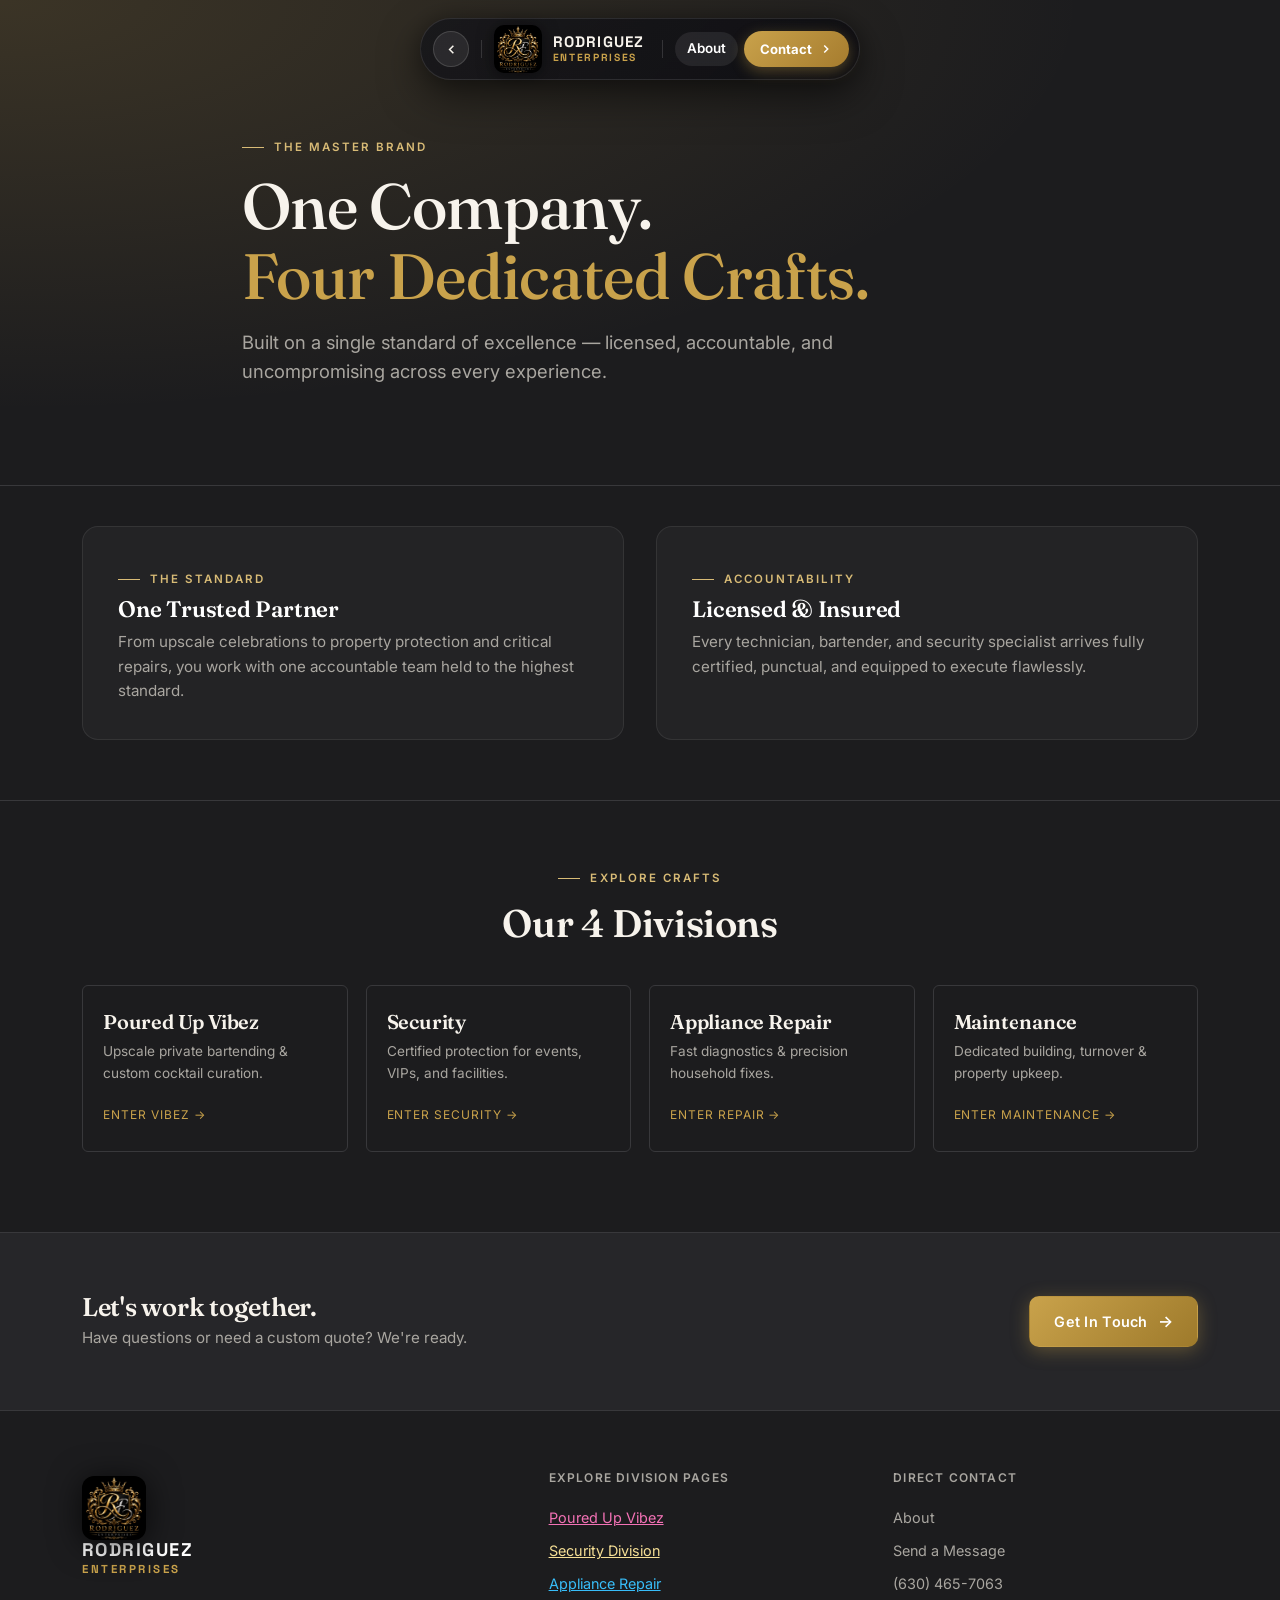
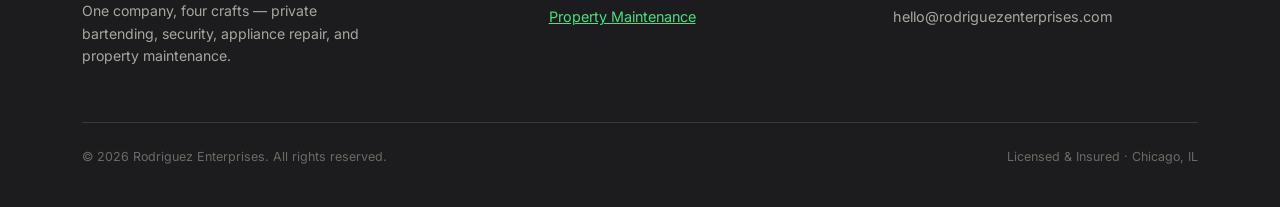
==== about.html @ 340e3b4e "Update Poured Up Vibez packages & add-ons, unify page flow, add Se Habla Español bilingual badges ac" ====
<!DOCTYPE html>
<html lang="en">
<head>
<meta charset="UTF-8">
<meta name="viewport" content="width=device-width, initial-scale=1.0">
<title>About Rodriguez Enterprises — Chicago, IL</title>
<meta name="description" content="Discover the story behind Rodriguez Enterprises. Four specialized craft divisions delivering premier bartending, event security, appliance repair, and building maintenance.">
<meta name="theme-color" content="#080a0e">
<meta name="robots" content="index, follow, max-image-preview:large, max-snippet:-1, max-video-preview:-1">
<link rel="canonical" href="https://rodriguezenterprises.com/about.html">

<!-- Local SEO Geo Meta Tags -->
<meta name="geo.region" content="US-IL">
<meta name="geo.placename" content="Chicago">
<meta name="geo.position" content="41.8781;-87.6298">
<meta name="ICBM" content="41.8781, -87.6298">

<!-- Favicons & Apple Touch Icons -->
<link rel="icon" type="image/x-icon" href="favicon.ico">
<link rel="icon" type="image/png" sizes="32x32" href="photos/favicon-32x32.png">
<link rel="icon" type="image/png" sizes="16x16" href="photos/favicon-16x16.png">
<link rel="apple-touch-icon" sizes="180x180" href="apple-touch-icon.png">
<link rel="manifest" href="site.webmanifest">

<!-- Open Graph / Facebook / iMessage -->
<meta property="og:type" content="website">
<meta property="og:url" content="https://rodriguezenterprises.com/about.html">
<meta property="og:site_name" content="Rodriguez Enterprises">
<meta property="og:locale" content="en_US">
<meta property="og:title" content="About Rodriguez Enterprises — Four Dedicated Crafts">
<meta property="og:description" content="Learn about our four specialized service divisions: Private Bartending, Event Security, Appliance Repair, and Property Maintenance across Chicago.">
<meta property="og:image" content="https://rodriguezenterprises.com/photos/og-rodriguez-enterprises.jpg">
<meta property="og:image:secure_url" content="https://rodriguezenterprises.com/photos/og-rodriguez-enterprises.jpg">
<meta property="og:image:type" content="image/jpeg">
<meta property="og:image:width" content="1200">
<meta property="og:image:height" content="630">
<meta property="og:image:alt" content="About Rodriguez Enterprises — Four Dedicated Crafts">

<!-- Twitter / X -->
<meta name="twitter:card" content="summary_large_image">
<meta name="twitter:url" content="https://rodriguezenterprises.com/about.html">
<meta name="twitter:title" content="About Rodriguez Enterprises — Four Dedicated Crafts">
<meta name="twitter:description" content="Learn about our four specialized service divisions: Private Bartending, Security, Appliance Repair, and Property Maintenance.">
<meta name="twitter:image" content="https://rodriguezenterprises.com/photos/og-rodriguez-enterprises.jpg">
<meta name="twitter:image:alt" content="About Rodriguez Enterprises Preview">

<!-- Structured Data (JSON-LD) for About Page -->
<script type="application/ld+json">
{
  "@context": "https://schema.org",
  "@type": "AboutPage",
  "@id": "https://rodriguezenterprises.com/about.html#webpage",
  "url": "https://rodriguezenterprises.com/about.html",
  "name": "About Rodriguez Enterprises",
  "description": "Learn about the mission, values, and specialized divisions of Rodriguez Enterprises in Chicago.",
  "mainEntity": {
    "@type": "LocalBusiness",
    "name": "Rodriguez Enterprises",
    "url": "https://rodriguezenterprises.com/",
    "logo": "https://rodriguezenterprises.com/photos/logo.PNG",
    "telephone": "+1-630-465-7063",
    "email": "hello@rodriguezenterprises.com",
    "address": {
      "@type": "PostalAddress",
      "addressLocality": "Chicago",
      "addressRegion": "IL",
      "addressCountry": "US"
    }
  }
}
</script>

<link rel="preconnect" href="https://fonts.googleapis.com">
<link rel="preconnect" href="https://fonts.gstatic.com" crossorigin>
<link href="https://fonts.googleapis.com/css2?family=Cinzel:wght@600;700&family=Fraunces:opsz,wght@9..144,400;9..144,500;9..144,600&family=Inter:wght@400;500;600;700&family=Manrope:wght@300;400;500;600;700;800&family=Oswald:wght@500;600&family=Outfit:wght@500;600;700&family=Satisfy&family=Space+Grotesk:wght@500;600;700&display=swap" rel="stylesheet">
<link rel="stylesheet" href="css/style.css">
</head>
<body>

<header class="site-header" id="main-header">
  <div class="header-dock">
    
    <!-- Sleek Back Button -->
    <a href="index.html" class="island-back-btn" title="Back to All Doors" aria-label="Back to Home">
      <svg width="15" height="15" viewBox="0 0 24 24" fill="none" stroke="currentColor" stroke-width="2.5"><polyline points="15 18 9 12 15 6"/></svg>
    </a>

    <span class="island-divider"></span>

    <!-- Brand Logo -->
    <a href="index.html" class="brand-logo" title="Rodriguez Enterprises">
      <img src="photos/logo.PNG" alt="Rodriguez Enterprises" class="brand-logo-img">
      <div class="brand-logo-text">
        <span class="brand-title">RODRIGUEZ</span>
        <span class="brand-subtitle">ENTERPRISES</span>
      </div>
    </a>

    <span class="island-divider"></span>

    <!-- Nav Links (Desktop) -->
    <nav class="nav-group">
      <a href="about.html" class="nav-link-item active">About</a>
      <!-- Primary Contact CTA Pill -->
      <a href="contact.html" class="btn-contact-nav">
        <span>Contact</span>
        <svg class="arrow-icon" width="14" height="14" viewBox="0 0 24 24" fill="none" stroke="currentColor" stroke-width="2.5"><polyline points="9 18 15 12 9 6"/></svg>
      </a>
    </nav>

  </div>

  <!-- Mobile Hamburger Toggle Bubble -->
  <button class="mobile-nav-toggle" id="mobile-nav-toggle" aria-label="Toggle navigation menu" aria-expanded="false">
    <svg width="20" height="20" viewBox="0 0 24 24" fill="none" stroke="currentColor" stroke-width="2.2" stroke-linecap="round" stroke-linejoin="round">
      <line x1="4" y1="7" x2="20" y2="7"></line>
      <line x1="4" y1="12" x2="20" y2="12"></line>
      <line x1="4" y1="17" x2="20" y2="17"></line>
    </svg>
  </button>
</header>

<!-- Mobile Drawer Backdrop Overlay -->
<div class="mobile-drawer-backdrop" id="mobile-drawer-backdrop" aria-hidden="true"></div>

<!-- Mobile Navigation Drawer -->
<div class="mobile-nav-drawer" id="mobile-nav-drawer" role="dialog" aria-modal="true" aria-label="Navigation Menu">
  <div class="mobile-drawer-header">
    <a href="index.html" class="brand-logo" title="Rodriguez Enterprises">
      <img src="photos/logo.PNG" alt="Rodriguez Enterprises" class="brand-logo-img">
      <div class="brand-logo-text">
        <span class="brand-title">RODRIGUEZ</span>
        <span class="brand-subtitle">ENTERPRISES</span>
      </div>
    </a>
    <button class="mobile-drawer-close" id="mobile-drawer-close" aria-label="Close menu">
      <svg width="20" height="20" viewBox="0 0 24 24" fill="none" stroke="currentColor" stroke-width="2.2" stroke-linecap="round" stroke-linejoin="round">
        <line x1="18" y1="6" x2="6" y2="18"></line>
        <line x1="6" y1="6" x2="18" y2="18"></line>
      </svg>
    </button>
  </div>

  <div>
    <div class="mobile-services-grid">
      <a href="poured-up-vibez.html" class="mobile-service-card vibez">
        <div class="service-card-icon">
          <svg width="20" height="20" viewBox="0 0 24 24" fill="none" stroke="currentColor" stroke-width="2" stroke-linecap="round" stroke-linejoin="round"><path d="M8 22h8M12 11v11M19 3l-7 8-7-8h14z"/></svg>
        </div>
        <span class="service-card-title">Poured Up Vibez</span>
        <svg class="service-card-arrow" width="14" height="14" viewBox="0 0 24 24" fill="none" stroke="currentColor" stroke-width="2.5"><polyline points="9 18 15 12 9 6"/></svg>
      </a>

      <a href="security.html" class="mobile-service-card security">
        <div class="service-card-icon">
          <svg width="20" height="20" viewBox="0 0 24 24" fill="none" stroke="currentColor" stroke-width="2" stroke-linecap="round" stroke-linejoin="round"><path d="M12 22s8-4 8-10V5l-8-3-8 3v7c0 6 8 10 8 10z"/></svg>
        </div>
        <span class="service-card-title">Security</span>
        <svg class="service-card-arrow" width="14" height="14" viewBox="0 0 24 24" fill="none" stroke="currentColor" stroke-width="2.5"><polyline points="9 18 15 12 9 6"/></svg>
      </a>

      <a href="appliance-repair.html" class="mobile-service-card repair">
        <div class="service-card-icon">
          <svg width="20" height="20" viewBox="0 0 24 24" fill="none" stroke="currentColor" stroke-width="2" stroke-linecap="round" stroke-linejoin="round"><path d="M14.7 6.3a1 1 0 0 0 0 1.4l1.6 1.6a1 1 0 0 0 1.4 0l3.77-3.77a6 6 0 0 1-7.94 7.94l-6.91 6.91a2.12 2.12 0 0 1-3-3l6.91-6.91a6 6 0 0 1 7.94-7.94l-3.76 3.76z"/></svg>
        </div>
        <span class="service-card-title">Appliance Repair</span>
        <svg class="service-card-arrow" width="14" height="14" viewBox="0 0 24 24" fill="none" stroke="currentColor" stroke-width="2.5"><polyline points="9 18 15 12 9 6"/></svg>
      </a>

      <a href="maintenance.html" class="mobile-service-card maint">
        <div class="service-card-icon">
          <svg width="20" height="20" viewBox="0 0 24 24" fill="none" stroke="currentColor" stroke-width="2" stroke-linecap="round" stroke-linejoin="round"><path d="M3 9l9-7 9 7v11a2 2 0 0 1-2 2H5a2 2 0 0 1-2-2z"/><polyline points="9 22 9 12 15 12 15 22"/></svg>
        </div>
        <span class="service-card-title">Maintenance</span>
        <svg class="service-card-arrow" width="14" height="14" viewBox="0 0 24 24" fill="none" stroke="currentColor" stroke-width="2.5"><polyline points="9 18 15 12 9 6"/></svg>
      </a>
    </div>
  </div>

  <div>
    <div class="mobile-nav-links">
      <a href="about.html" class="mobile-nav-item">
        <span>About Us</span>
        <svg width="14" height="14" viewBox="0 0 24 24" fill="none" stroke="currentColor" stroke-width="2.5"><polyline points="9 18 15 12 9 6"/></svg>
      </a>
      <a href="contact.html" class="mobile-nav-item btn-contact-drawer">
        <span>Contact &amp; Quotes</span>
        <svg width="14" height="14" viewBox="0 0 24 24" fill="none" stroke="currentColor" stroke-width="2.5"><polyline points="9 18 15 12 9 6"/></svg>
      </a>
    </div>
  </div>

  <div class="mobile-drawer-phone-card">
    <span class="drawer-phone-label">Direct Call / Dispatch</span>
    <a href="tel:+16304657063" class="drawer-phone-btn">
      <svg width="18" height="18" viewBox="0 0 24 24" fill="none" stroke="currentColor" stroke-width="2.2" stroke-linecap="round" stroke-linejoin="round"><path d="M22 16.92v3a2 2 0 0 1-2.18 2 19.79 19.79 0 0 1-8.63-3.07 19.5 19.5 0 0 1-6-6 19.79 19.79 0 0 1-3.07-8.67A2 2 0 0 1 4.11 2h3a2 2 0 0 1 2 1.72 12.84 12.84 0 0 0 .7 2.81 2 2 0 0 1-.45 2.11L8.09 9.91a16 16 0 0 0 6 6l1.27-1.27a2 2 0 0 1 2.11-.45 12.84 12.84 0 0 0 2.81.7A2 2 0 0 1 22 16.92z"/></svg>
      <span>(630) 465-7063</span>
    </a>
  </div>

  <div class="mobile-drawer-footer">
    <a href="mailto:hello@rodriguezenterprises.com" class="drawer-contact-action">
      <svg width="15" height="15" viewBox="0 0 24 24" fill="none" stroke="currentColor" stroke-width="2"><path d="M4 4h16c1.1 0 2 .9 2 2v12c0 1.1-.9 2-2 2H4c-1.1 0-2-.9-2-2V6c0-1.1.9-2 2-2z"/><polyline points="22,6 12,13 2,6"/></svg>
      <span>hello@rodriguezenterprises.com</span>
    </a>
  </div>
</div>

<!-- ============ HERO ============ -->
<section class="page-hero">
  <div class="container" style="max-width: 860px;">
    <div class="eyebrow">The Master Brand</div>
    <h1 style="font-size: clamp(2.4rem, 5vw, 4rem); line-height: 1.1; margin-bottom: 1rem;">One Company.<br><span style="color: var(--gold);">Four Dedicated Crafts.</span></h1>
    <p class="lede" style="font-size: 1.15rem; color: var(--paper-dim); max-width: 620px;">
      Built on a single standard of excellence — licensed, accountable, and uncompromising across every experience.
    </p>
  </div>
</section>

<!-- ============ ESSENTIAL PILLARS (CONCISE & LUXURY) ============ -->
<section style="padding: 40px 0 60px;">
  <div class="container">
    <div class="grid-2" style="gap: 2rem;">
      <div class="card" style="background: rgba(255,255,255,0.03); border: 1px solid rgba(255,255,255,0.08); padding: 2.2rem; border-radius: 16px;">
        <div class="eyebrow" style="margin-bottom: 8px;">The Standard</div>
        <h3 style="font-size: 1.4rem; color: #ffffff; margin-bottom: 0.5rem;">One Trusted Partner</h3>
        <p style="margin: 0; font-size: 0.95rem; line-height: 1.6; color: var(--paper-dim);">From upscale celebrations to property protection and critical repairs, you work with one accountable team held to the highest standard.</p>
      </div>

      <div class="card" style="background: rgba(255,255,255,0.03); border: 1px solid rgba(255,255,255,0.08); padding: 2.2rem; border-radius: 16px;">
        <div class="eyebrow" style="margin-bottom: 8px;">Accountability</div>
        <h3 style="font-size: 1.4rem; color: #ffffff; margin-bottom: 0.5rem;">Licensed &amp; Insured</h3>
        <p style="margin: 0; font-size: 0.95rem; line-height: 1.6; color: var(--paper-dim);">Every technician, bartender, and security specialist arrives fully certified, punctual, and equipped to execute flawlessly.</p>
      </div>
    </div>
  </div>
</section>

<!-- ============ FOUR SERVICES GATEWAY ============ -->
<section style="padding: 60px 0 80px; border-top: 1px solid var(--line);">
  <div class="container">
    <div class="section-head center" style="margin-bottom: 2.5rem;">
      <div class="eyebrow center" style="justify-content:center;">Explore Crafts</div>
      <h2>Our 4 Divisions</h2>
    </div>
    <div class="route-grid">
      <a href="poured-up-vibez.html" class="route-card vibez">
        <h3>Poured Up Vibez</h3>
        <p>Upscale private bartending &amp; custom cocktail curation.</p>
        <span class="go">Enter Vibez →</span>
      </a>
      <a href="security.html" class="route-card security">
        <h3>Security</h3>
        <p>Certified protection for events, VIPs, and facilities.</p>
        <span class="go">Enter Security →</span>
      </a>
      <a href="appliance-repair.html" class="route-card repair">
        <h3>Appliance Repair</h3>
        <p>Fast diagnostics &amp; precision household fixes.</p>
        <span class="go">Enter Repair →</span>
      </a>
      <a href="maintenance.html" class="route-card maint">
        <h3>Maintenance</h3>
        <p>Dedicated building, turnover &amp; property upkeep.</p>
        <span class="go">Enter Maintenance →</span>
      </a>
    </div>
  </div>
</section>

<!-- ============ SLEEK CTA STRIP ============ -->
<section style="padding: 60px 0; border-top: 1px solid var(--line); background: var(--ink-soft);">
  <div class="container" style="display: flex; align-items: center; justify-content: space-between; gap: 24px; flex-wrap: wrap;">
    <div>
      <h2 style="margin-bottom: 4px; font-size: 1.6rem;">Let's work together.</h2>
      <p style="margin: 0; font-size: 0.95rem;">Have questions or need a custom quote? We're ready.</p>
    </div>
    <a href="contact.html" class="btn btn-primary">Get In Touch <span class="btn-arrow">→</span></a>
  </div>
</section>

<!-- ============ SITE FOOTER ============ -->
<footer class="site-footer">
  <div class="container">
    <div class="footer-grid">
      <div>
        <a href="index.html" class="footer-brand-lockup" title="Rodriguez Enterprises">
          <img src="photos/logo.PNG" alt="Rodriguez Enterprises" class="brand-logo-img footer-logo-img">
          <div class="brand-logo-text">
            <span class="brand-title">RODRIGUEZ</span>
            <span class="brand-subtitle">ENTERPRISES</span>
          </div>
        </a>
        <p style="max-width:280px; font-size: 0.88rem; color: var(--paper-dim);">One company, four crafts — private bartending, security, appliance repair, and property maintenance.</p>
      </div>
      <div>
        <h4>Explore Division Pages</h4>
        <a href="poured-up-vibez.html" class="footer-craft-link vibez">Poured Up Vibez</a>
        <a href="security.html" class="footer-craft-link security">Security Division</a>
        <a href="appliance-repair.html" class="footer-craft-link repair">Appliance Repair</a>
        <a href="maintenance.html" class="footer-craft-link maint">Property Maintenance</a>
      </div>
      <div>
        <h4>Direct Contact</h4>
        <a href="about.html">About</a>
        <a href="contact.html">Send a Message</a>
        <a href="tel:+16304657063">(630) 465-7063</a>
        <a href="mailto:hello@rodriguezenterprises.com">hello@rodriguezenterprises.com</a>
      </div>
    </div>
    <div class="footer-bottom">
      <span>© 2026 Rodriguez Enterprises. All rights reserved.</span>
      <span>Licensed &amp; Insured · Chicago, IL</span>
    </div>
  </div>
</footer>

<script src="js/main.js"></script>
</body>
</html>
---- css/style.css ----
@import url('https://fonts.googleapis.com/css2?family=Cinzel:wght@600;700&family=Fraunces:opsz,wght@9..144,400;9..144,500;9..144,600&family=Inter:wght@400;500;600;700&family=Manrope:wght@300;400;500;600;700;800&family=Oswald:wght@500;600&family=Outfit:wght@500;600;700&family=Satisfy&family=Space+Grotesk:wght@500;600;700&display=swap');

/* ============================================================
   RODRIGUEZ ENTERPRISES — SHARED STYLESHEET
   One file, five accent themes (set via <body class="">).
   ============================================================ */

/* ---------- Tokens ---------- */
:root{
  --ink:        #1c1c1e;   /* primary background */
  --ink-soft:   #262629;   /* elevated panels on dark bg */
  --paper:      #f7f3ec;   /* primary light text / bg-on-dark sections */
  --paper-dim:  #a9a6a0;   /* secondary text on dark */
  --line:       #38383b;   /* hairline dividers on dark */
  --gold:       #c9a24b;   /* master brand accent */
  --color-gold-glow: rgba(201, 162, 75, 0.35);

  --plum:   #5c2a4d;  --plum-soft:   #7a3a68;  --plum-glow: rgba(196, 56, 122, 0.4);
  --gold-s: #8a6824;  --gold-soft:   #c9a24b;  --gold-glow: rgba(201, 162, 75, 0.4);
  --cyan:   #0284c7;  --cyan-soft:   #38bdf8;  --cyan-glow: rgba(56, 189, 248, 0.4);
  --sage:   #3e5c4a;  --sage-soft:   #557a63;  --sage-glow: rgba(40, 160, 104, 0.4);

  --accent: var(--gold);        /* overridden per-page below */
  --accent-soft: #d8bb76;

  --font-display: 'Fraunces', Georgia, serif;
  --font-heading: 'Space Grotesk', 'Manrope', -apple-system, sans-serif;
  --font-body: 'Inter', 'Helvetica Neue', Arial, sans-serif;
  
  --font-vibez: 'Satisfy', cursive;
  --font-security: 'Cinzel', serif;
  --font-repair: 'Oswald', sans-serif;
  --font-maint: 'Space Grotesk', 'Inter', -apple-system, sans-serif;

  --container: 1180px;
  --header-height: 78px;
  --radius: 6px;
  --radius-md: 10px;
  --radius-pill: 9999px;
  
  --transition-fast: 0.2s cubic-bezier(0.16, 1, 0.3, 1);
  --transition-normal: 0.35s cubic-bezier(0.16, 1, 0.3, 1);
}

/* Per-service theme overrides — set on <body class="..."> */
body.vibez   { 
  --accent: var(--plum);   
  --accent-soft: var(--plum-soft); 
  background-color: #0c090e;
  background-image: 
    radial-gradient(ellipse 80% 50% at 50% 0%, rgba(92, 42, 77, 0.28) 0%, transparent 60%),
    radial-gradient(ellipse 60% 40% at 85% 35%, rgba(196, 56, 122, 0.14) 0%, transparent 50%),
    radial-gradient(ellipse 70% 45% at 15% 65%, rgba(92, 42, 77, 0.18) 0%, transparent 55%),
    radial-gradient(ellipse 80% 50% at 50% 100%, rgba(92, 42, 77, 0.24) 0%, transparent 60%);
  background-attachment: fixed;
}
body.security{ --accent: var(--gold-s); --accent-soft: var(--gold-soft); }
body.repair  { --accent: var(--cyan);   --accent-soft: var(--cyan-soft); }
body.maint   { --accent: var(--sage);   --accent-soft: var(--sage-soft); }

/* ---------- Reset ---------- */
*, *::before, *::after{ box-sizing: border-box; }
html{ 
  scroll-behavior: smooth; 
  overflow-x: hidden;
}
body{
  margin:0;
  overflow-x: hidden;
  background: var(--ink);
  color: var(--paper);
  font-family: var(--font-body);
  font-size: 16px;
  line-height: 1.6;
  -webkit-font-smoothing: antialiased;
}
img{ max-width:100%; display:block; }
a{ color: inherit; text-decoration: none; }
ul{ list-style: none; margin:0; padding:0; }
button{ font-family: inherit; }

/* Accessible hidden element for screen readers & SEO */
.visually-hidden, .sr-only {
  position: absolute !important;
  width: 1px !important;
  height: 1px !important;
  padding: 0 !important;
  margin: -1px !important;
  overflow: hidden !important;
  clip: rect(0, 0, 0, 0) !important;
  white-space: nowrap !important;
  border: 0 !important;
}

h1,h2,h3,h4{
  font-family: var(--font-display);
  font-weight: 600;
  line-height: 1.15;
  margin: 0 0 0.4em;
  letter-spacing: -0.01em;
}
h1{ font-size: clamp(2.4rem, 5vw, 4.2rem); font-weight: 500; }
h2{ font-size: clamp(1.7rem, 3vw, 2.5rem); }
h3{ font-size: 1.25rem; }
p{ margin: 0 0 1em; color: var(--paper-dim); }
.on-light p{ color: #55524c; }

.eyebrow{
  display:inline-flex;
  align-items:center;
  gap:10px;
  font-size: 0.72rem;
  letter-spacing: 0.18em;
  text-transform: uppercase;
  color: var(--accent-soft);
  font-weight: 600;
  margin-bottom: 14px;
}
.eyebrow::before{
  content:'';
  width: 22px; height:1px;
  background: var(--accent-soft);
}

.container{
  max-width: var(--container);
  margin: 0 auto;
  padding: 0 32px;
}
section{ padding: 96px 0; }
@media (max-width:720px){ 
  .container{ padding: 0 18px; }
  section{ padding: 64px 0; } 
}

/* ---------- Buttons ---------- */
.btn{
  display:inline-flex;
  align-items:center;
  justify-content: center;
  gap: 10px;
  padding: 12px 24px;
  border-radius: var(--radius-md);
  font-size: 0.9rem;
  font-weight: 600;
  letter-spacing: 0.02em;
  border: 1px solid transparent;
  cursor: pointer;
  transition: transform var(--transition-fast), background var(--transition-fast), border-color var(--transition-fast), color var(--transition-fast), box-shadow var(--transition-fast);
}
@media (max-width: 600px) {
  .btn { white-space: normal; }
}
.btn:hover{ transform: translateY(-2px); }
.btn-primary{
  background: linear-gradient(135deg, var(--gold) 0%, #9e7a2b 100%);
  color: #ffffff;
  box-shadow: 0 4px 18px var(--color-gold-glow);
}
.btn-primary:hover{ 
  background: linear-gradient(135deg, #dfb455 0%, #b88e33 100%); 
  color: #ffffff;
  box-shadow: 0 8px 25px var(--color-gold-glow);
}
.btn-outline{
  border-color: rgba(247,243,236,0.35);
  color: var(--paper);
  background: transparent;
}
.btn-outline:hover{ border-color: var(--accent); color: var(--accent-soft); }
.btn-arrow{ font-size: 1rem; transition: transform 0.2s ease; }
.btn:hover .btn-arrow{ transform: translateX(3px); }

/* ============================================================
   ULTRA-COMPACT MORPHING DYNAMIC ISLAND NAVBAR
   ============================================================ */
.site-header{
  position: fixed;
  top: 18px;
  left: 0;
  right: 0;
  z-index: 100;
  pointer-events: none;
  display: flex;
  justify-content: center;
  transition: transform var(--transition-normal);
  background: transparent;
  border: none;
}

.header-dock{
  pointer-events: auto;
  margin: 0 auto;
  width: auto;
  max-width: calc(100vw - 32px);
  height: 62px;
  background: linear-gradient(135deg, rgba(22, 22, 27, 0.85) 0%, rgba(14, 14, 18, 0.92) 100%);
  backdrop-filter: blur(28px) saturate(180%);
  -webkit-backdrop-filter: blur(28px) saturate(180%);
  border: 1px solid rgba(255, 255, 255, 0.1);
  border-radius: var(--radius-pill);
  box-shadow: 0 16px 40px rgba(0, 0, 0, 0.5), 0 0 20px rgba(0, 0, 0, 0.25);
  padding: 4px 10px 4px 12px;
  display: inline-flex;
  align-items: center;
  gap: 0.65rem;
  transition: all 0.35s cubic-bezier(0.16, 1, 0.3, 1);
}

.site-header.scrolled .header-dock{
  background: linear-gradient(135deg, rgba(12, 12, 16, 0.96) 0%, rgba(8, 8, 10, 0.98) 100%);
  border-color: rgba(201, 162, 75, 0.45);
  box-shadow: 0 20px 48px rgba(0, 0, 0, 0.82), 0 0 30px rgba(201, 162, 75, 0.22);
  transform: translateY(-2px);
}

/* Island Monogram & Brand Text */
.brand-logo{
  display: inline-flex;
  align-items: center;
  gap: 0.65rem;
  text-decoration: none;
  color: var(--paper);
  transition: transform var(--transition-fast);
  padding: 0 0.35rem 0 0;
  flex-shrink: 0;
}

.brand-logo:hover{
  transform: scale(1.03);
}

.brand-logo-img{
  height: 48px;
  width: auto;
  max-width: 140px;
  object-fit: contain;
  border-radius: 10px;
  border: none;
  box-shadow: none;
  background: transparent;
  flex-shrink: 0;
  display: block;
  filter: drop-shadow(0 2px 8px rgba(0,0,0,0.5));
  transition: transform 0.3s ease, filter 0.3s ease;
}

.brand-logo:hover .brand-logo-img{
  filter: drop-shadow(0 4px 14px rgba(201, 162, 75, 0.45));
}

.brand-logo-img.footer-logo-img{
  height: 64px;
  width: auto;
  max-width: 160px;
  object-fit: contain;
  border-radius: 12px;
  border: none;
  box-shadow: none;
  background: transparent;
  filter: drop-shadow(0 4px 16px rgba(0,0,0,0.7));
}

.footer-brand-lockup{
  display: inline-flex;
  align-items: center;
  gap: 0.85rem;
  margin-bottom: 1.25rem;
  text-decoration: none;
}

.footer-brand-lockup .brand-logo-text{
  display: flex;
  flex-direction: column;
  justify-content: center;
}

.footer-brand-lockup .brand-title{
  font-size: 1.15rem;
  letter-spacing: 0.08em;
  font-weight: 800;
  color: #ffffff;
  line-height: 1.1;
}

.footer-brand-lockup .brand-subtitle{
  font-size: 0.72rem;
  letter-spacing: 0.22em;
  font-weight: 700;
  color: var(--gold);
  line-height: 1;
  margin-top: 3px;
}

.brand-logo-mark{
  width: 38px;
  height: 38px;
  background: linear-gradient(135deg, #2c2720 0%, #171512 100%);
  border: 1.2px solid var(--gold);
  border-radius: 8px;
  display: flex;
  align-items: center;
  justify-content: center;
  color: var(--gold);
  font-family: var(--font-heading);
  font-weight: 800;
  font-size: 1.1rem;
  box-shadow: 0 0 12px var(--color-gold-glow);
  flex-shrink: 0;
}

.brand-logo-text{
  display: flex;
  flex-direction: column;
  justify-content: center;
}

.brand-title{
  font-family: var(--font-heading);
  font-size: 0.95rem;
  font-weight: 700;
  letter-spacing: 0.08em;
  color: var(--paper);
  line-height: 1.1;
}

.brand-subtitle{
  font-family: var(--font-heading);
  font-size: 0.65rem;
  font-weight: 700;
  letter-spacing: 0.16em;
  color: var(--gold);
  line-height: 1;
  margin-top: 2px;
}

/* Island Back Button (Icon Only) */
.island-back-btn{
  display: inline-flex;
  align-items: center;
  justify-content: center;
  width: 36px;
  height: 36px;
  border-radius: 50%;
  background: rgba(255, 255, 255, 0.08);
  border: 1px solid rgba(255, 255, 255, 0.14);
  color: var(--paper);
  text-decoration: none;
  transition: all var(--transition-fast);
  flex-shrink: 0;
  padding: 0;
}

.island-back-btn:hover{
  background: rgba(255, 255, 255, 0.18);
  border-color: var(--gold);
  color: #ffffff;
  transform: translateX(-2px);
}

.island-back-btn svg{
  transition: transform var(--transition-fast);
}

.island-back-btn:hover svg{
  transform: translateX(-2px);
}

/* Island Divider */
.island-divider{
  width: 1px;
  height: 18px;
  background: rgba(255, 255, 255, 0.14);
  margin: 0 0.1rem;
  flex-shrink: 0;
}

/* Service Context Badge Chip (When inside a specific service page) */
.island-craft-badge{
  display: inline-flex;
  align-items: center;
  gap: 0.45rem;
  padding: 0.3rem 0.7rem;
  border-radius: var(--radius-pill);
  font-size: 0.78rem;
  font-weight: 700;
  text-decoration: none;
  white-space: nowrap;
  letter-spacing: 0.02em;
  transition: all var(--transition-fast);
}

.island-craft-badge.vibez{
  background: rgba(196, 56, 122, 0.2);
  border: 1px solid rgba(196, 56, 122, 0.4);
  color: #f472b6;
}
a.island-craft-badge:hover{
  cursor: pointer;
  transform: translateY(-1px);
}
a.island-craft-badge.vibez:hover{
  background: rgba(196, 56, 122, 0.38);
  border-color: #f472b6;
  color: #ffffff;
  box-shadow: 0 0 14px rgba(244, 114, 182, 0.35);
}
.island-craft-badge.security{
  background: rgba(201, 162, 75, 0.18);
  border: 1px solid rgba(201, 162, 75, 0.45);
  color: #f7e096;
}
.island-craft-badge.repair{
  background: rgba(56, 189, 248, 0.18);
  border: 1px solid rgba(56, 189, 248, 0.45);
  color: #38bdf8;
}
.island-craft-badge.maint{
  background: rgba(40, 160, 104, 0.2);
  border: 1px solid rgba(40, 160, 104, 0.4);
  color: #4ade80;
}

/* Center / Right Nav Group */
.nav-group{
  display: flex;
  align-items: center;
  gap: 0.4rem;
}

/* Nav Item Link inside Micro-Island */
.nav-link-item{
  color: var(--paper-dim);
  font-size: 0.84rem;
  font-weight: 600;
  padding: 0.38rem 0.75rem;
  border-radius: var(--radius-pill);
  transition: all var(--transition-fast);
  text-decoration: none;
  display: inline-flex;
  align-items: center;
  gap: 0.35rem;
  white-space: nowrap;
}

.nav-link-item:hover, .nav-link-item.active{
  color: #ffffff;
  background: rgba(255, 255, 255, 0.08);
}

/* Micro-Island Contact CTA Pill */
.btn-contact-nav{
  display: inline-flex;
  align-items: center;
  gap: 0.4rem;
  padding: 0.45rem 1rem;
  border-radius: var(--radius-pill);
  background: linear-gradient(135deg, var(--gold) 0%, #a67c2e 100%);
  color: #ffffff !important;
  font-family: var(--font-body);
  font-size: 0.82rem;
  font-weight: 700;
  text-decoration: none;
  box-shadow: 0 4px 14px var(--color-gold-glow);
  transition: all var(--transition-fast);
  white-space: nowrap;
  flex-shrink: 0;
}

.btn-contact-nav:hover{
  transform: translateY(-1px);
  box-shadow: 0 6px 20px rgba(201, 162, 75, 0.55);
}

.btn-contact-nav .arrow-icon{
  width: 14px;
  height: 14px;
  transition: transform var(--transition-fast);
}

.btn-contact-nav:hover .arrow-icon{
  transform: translateX(2px);
}

/* Mobile Nav Toggle */
.mobile-nav-toggle{
  display: none;
  background: rgba(255, 255, 255, 0.08);
  border: 1px solid rgba(255, 255, 255, 0.14);
  border-radius: var(--radius-pill);
  width: 38px;
  height: 38px;
  align-items: center;
  justify-content: center;
  color: var(--paper);
  cursor: pointer;
  padding: 0;
  transition: all var(--transition-fast);
  flex-shrink: 0;
}

.mobile-nav-toggle:hover{
  background: rgba(255, 255, 255, 0.16);
  border-color: var(--gold);
  color: #ffffff;
  box-shadow: 0 0 12px var(--color-gold-glow);
}

.mobile-nav-toggle svg{
  transition: transform var(--transition-fast);
}

/* Mobile Drawer Backdrop Overlay */
.mobile-drawer-backdrop{
  position: fixed;
  inset: 0;
  background: rgba(0, 0, 0, 0.75);
  backdrop-filter: blur(8px);
  -webkit-backdrop-filter: blur(8px);
  z-index: 1050;
  opacity: 0;
  pointer-events: none;
  transition: opacity 0.3s cubic-bezier(0.16, 1, 0.3, 1);
}

.mobile-drawer-backdrop.open{
  opacity: 1;
  pointer-events: auto;
}

/* Mobile Drawer Menu */
.mobile-nav-drawer{
  position: fixed;
  top: 14px;
  left: 14px;
  right: 14px;
  max-height: calc(100vh - 28px);
  background: rgba(18, 18, 22, 0.96);
  backdrop-filter: blur(28px);
  -webkit-backdrop-filter: blur(28px);
  border: 1px solid rgba(255, 255, 255, 0.14);
  border-radius: 22px;
  box-shadow: 0 24px 60px rgba(0, 0, 0, 0.85), 0 0 1px rgba(255, 255, 255, 0.2);
  padding: 1.25rem 1.25rem 1.5rem;
  display: flex;
  flex-direction: column;
  gap: 1.15rem;
  z-index: 1060;
  overflow-y: auto;
  opacity: 0;
  transform: translateY(-16px) scale(0.98);
  pointer-events: none;
  transition: opacity 0.3s cubic-bezier(0.16, 1, 0.3, 1), transform 0.3s cubic-bezier(0.16, 1, 0.3, 1);
}

.mobile-nav-drawer.open{
  opacity: 1;
  transform: translateY(0) scale(1);
  pointer-events: auto;
}

.mobile-drawer-header{
  display: flex;
  align-items: center;
  justify-content: space-between;
  padding-bottom: 0.75rem;
  border-bottom: 1px solid rgba(255, 255, 255, 0.08);
}

.mobile-drawer-close{
  background: rgba(255, 255, 255, 0.08);
  border: 1px solid rgba(255, 255, 255, 0.12);
  border-radius: 50%;
  width: 36px;
  height: 36px;
  display: flex;
  align-items: center;
  justify-content: center;
  color: var(--paper);
  cursor: pointer;
  padding: 0;
  transition: all var(--transition-fast);
}

.mobile-drawer-close:hover{
  background: rgba(255, 255, 255, 0.16);
  border-color: var(--gold);
  color: #ffffff;
}

.mobile-drawer-section-title{
  font-size: 0.72rem;
  text-transform: uppercase;
  letter-spacing: 0.14em;
  color: var(--gold);
  font-weight: 700;
  margin-bottom: 0.6rem;
}

.mobile-services-grid{
  display: grid;
  grid-template-columns: 1fr 1fr;
  gap: 0.65rem;
}

@media (max-width: 520px){
  .mobile-services-grid{
    grid-template-columns: 1fr;
  }
}

.mobile-service-card{
  display: flex;
  align-items: center;
  gap: 0.75rem;
  padding: 0.85rem 0.95rem;
  border-radius: 14px;
  background: rgba(255, 255, 255, 0.035);
  border: 1px solid rgba(255, 255, 255, 0.08);
  color: var(--paper);
  text-decoration: none;
  transition: all var(--transition-fast);
}

.mobile-service-card .service-card-icon{
  width: 36px;
  height: 36px;
  border-radius: 10px;
  display: flex;
  align-items: center;
  justify-content: center;
  flex-shrink: 0;
  background: rgba(255, 255, 255, 0.06);
  transition: transform var(--transition-fast);
}

.mobile-service-card .service-card-info{
  display: flex;
  flex-direction: column;
  flex: 1;
  min-width: 0;
}

.mobile-service-card .service-card-title{
  font-weight: 700;
  font-size: 0.88rem;
  color: #ffffff;
  line-height: 1.2;
}

.mobile-service-card .service-card-desc{
  font-size: 0.72rem;
  color: var(--paper-dim);
  margin-top: 2px;
}

.mobile-service-card .service-card-arrow{
  color: var(--paper-dim);
  opacity: 0.6;
  flex-shrink: 0;
  transition: transform var(--transition-fast), color var(--transition-fast), opacity var(--transition-fast);
}

.mobile-service-card:hover .service-card-arrow{
  transform: translateX(3px);
  opacity: 1;
  color: #ffffff;
}

/* Service color themes in mobile drawer */
.mobile-service-card.vibez{
  border-color: rgba(196, 56, 122, 0.25);
}
.mobile-service-card.vibez .service-card-icon{
  color: #f472b6;
  background: rgba(196, 56, 122, 0.18);
}
.mobile-service-card.vibez:hover{
  background: rgba(196, 56, 122, 0.16);
  border-color: #f472b6;
}

.mobile-service-card.security{
  border-color: rgba(201, 162, 75, 0.3);
}
.mobile-service-card.security .service-card-icon{
  color: #f7e096;
  background: rgba(201, 162, 75, 0.18);
}
.mobile-service-card.security:hover{
  background: rgba(201, 162, 75, 0.16);
  border-color: #f7e096;
}

.mobile-service-card.repair{
  border-color: rgba(56, 189, 248, 0.25);
}
.mobile-service-card.repair .service-card-icon{
  color: #38bdf8;
  background: rgba(56, 189, 248, 0.18);
}
.mobile-service-card.repair:hover{
  background: rgba(56, 189, 248, 0.16);
  border-color: #38bdf8;
}

.mobile-service-card.maint{
  border-color: rgba(40, 160, 104, 0.25);
}
.mobile-service-card.maint .service-card-icon{
  color: #4ade80;
  background: rgba(40, 160, 104, 0.18);
}
.mobile-service-card.maint:hover{
  background: rgba(40, 160, 104, 0.16);
  border-color: #4ade80;
}

.mobile-nav-links{
  display: flex;
  flex-direction: column;
  gap: 0.45rem;
}

.mobile-nav-item{
  display: flex;
  align-items: center;
  justify-content: space-between;
  padding: 0.75rem 1rem;
  border-radius: 12px;
  background: rgba(255, 255, 255, 0.03);
  border: 1px solid rgba(255, 255, 255, 0.06);
  color: var(--paper);
  font-size: 0.92rem;
  font-weight: 600;
  text-decoration: none;
  transition: all var(--transition-fast);
}

.mobile-nav-item:hover{
  background: rgba(255, 255, 255, 0.08);
  border-color: var(--gold);
  color: #ffffff;
}

.mobile-nav-item.btn-contact-drawer{
  background: linear-gradient(135deg, rgba(201, 162, 75, 0.2) 0%, rgba(166, 124, 46, 0.2) 100%);
  border-color: rgba(201, 162, 75, 0.4);
  color: var(--accent-soft);
}

.mobile-nav-item.btn-contact-drawer:hover{
  background: linear-gradient(135deg, var(--gold) 0%, #a67c2e 100%);
  color: #ffffff;
  border-color: var(--gold);
}

.mobile-drawer-phone-card{
  display: flex;
  flex-direction: column;
  gap: 0.45rem;
  background: linear-gradient(135deg, rgba(201, 162, 75, 0.12) 0%, rgba(140, 105, 36, 0.08) 100%);
  border: 1.5px solid rgba(201, 162, 75, 0.35);
  border-radius: 14px;
  padding: 0.9rem 1.1rem;
  box-shadow: 0 4px 16px rgba(0, 0, 0, 0.3);
}

.drawer-phone-label{
  font-size: 0.68rem;
  text-transform: uppercase;
  letter-spacing: 0.16em;
  font-weight: 700;
  color: var(--gold);
}

.drawer-phone-btn{
  display: inline-flex;
  align-items: center;
  gap: 0.65rem;
  font-size: 1.1rem;
  font-weight: 700;
  color: #ffffff;
  text-decoration: none;
  transition: color var(--transition-fast), transform var(--transition-fast);
}

.drawer-phone-btn svg{
  color: var(--gold);
  flex-shrink: 0;
}

.drawer-phone-btn:hover{
  color: var(--gold);
  transform: translateX(2px);
}

.mobile-drawer-footer{
  display: flex;
  flex-direction: column;
  gap: 0.4rem;
  padding-top: 0.75rem;
  border-top: 1px solid rgba(255, 255, 255, 0.08);
}

.drawer-contact-action{
  display: flex;
  align-items: center;
  gap: 0.5rem;
  color: var(--paper-dim);
  font-size: 0.82rem;
  text-decoration: none;
  padding: 0.35rem 0.5rem;
  border-radius: 8px;
  transition: all var(--transition-fast);
}

.drawer-contact-action:hover{
  color: var(--gold);
  background: rgba(255, 255, 255, 0.04);
}

@media (max-width: 860px){
  .site-header{
    top: 14px;
    left: 0;
    right: 0;
    padding: 0 16px;
    display: flex;
    justify-content: space-between;
    align-items: center;
    pointer-events: none;
    background: transparent;
    border: none;
    box-shadow: none;
  }
  .nav-group{
    display: none;
  }
  .island-divider{
    display: none;
  }
  .header-dock{
    width: auto;
    max-width: fit-content;
    height: 56px;
    padding: 4px 14px 4px 10px;
    gap: 0.65rem;
    border: 1px solid rgba(255, 255, 255, 0.1);
    border-radius: var(--radius-pill);
    pointer-events: auto;
    margin: 0;
  }
  .brand-logo-img{
    height: 42px;
  }
  .brand-logo-text .brand-title{
    font-size: 0.92rem;
    letter-spacing: 0.08em;
    line-height: 1.1;
  }
  .brand-logo-text .brand-subtitle{
    font-size: 0.62rem;
    letter-spacing: 0.18em;
    line-height: 1;
    margin-top: 2px;
  }
  .island-craft-badge{
    display: none !important;
  }
  .mobile-nav-toggle{
    display: flex;
    align-items: center;
    justify-content: center;
    width: 56px;
    height: 56px;
    border-radius: 50%;
    background: linear-gradient(135deg, rgba(22, 22, 27, 0.85) 0%, rgba(14, 14, 18, 0.92) 100%);
    backdrop-filter: blur(28px) saturate(180%);
    -webkit-backdrop-filter: blur(28px) saturate(180%);
    border: 1px solid rgba(255, 255, 255, 0.12);
    box-shadow: 0 16px 40px rgba(0, 0, 0, 0.5);
    color: var(--paper);
    cursor: pointer;
    pointer-events: auto;
    transition: all 0.3s cubic-bezier(0.16, 1, 0.3, 1);
    flex-shrink: 0;
    padding: 0;
    margin: 0;
  }
  .mobile-nav-toggle:hover, .mobile-nav-toggle:active{
    transform: scale(1.06);
    border-color: var(--gold);
    color: #ffffff;
    box-shadow: 0 20px 48px rgba(0, 0, 0, 0.8), 0 0 25px rgba(201, 162, 75, 0.35);
  }
  .site-header.scrolled .mobile-nav-toggle{
    background: linear-gradient(135deg, rgba(12, 12, 16, 0.96) 0%, rgba(8, 8, 10, 0.98) 100%);
    border-color: rgba(201, 162, 75, 0.45);
    box-shadow: 0 20px 48px rgba(0, 0, 0, 0.82), 0 0 30px rgba(201, 162, 75, 0.22);
    transform: translateY(-2px);
  }
  .site-header.scrolled .header-dock{
    border-color: rgba(201, 162, 75, 0.45);
  }
  .doors-hero-section{
    padding-top: 0 !important;
    margin-top: 0 !important;
  }
  .doors{
    padding-top: 0 !important;
    margin-top: 0 !important;
  }
  .door:first-child{
    padding-top: 86px;
  }
}

/* ---------- Footer ---------- */
.site-footer{
  border-top: 1px solid var(--line);
  padding: 60px 0 40px;
}
.footer-grid{
  display:grid;
  grid-template-columns: 1.4fr 1fr 1fr;
  gap: 40px;
  margin-bottom: 40px;
}
.footer-grid h4{
  font-family: var(--font-body);
  font-size: 0.75rem;
  letter-spacing: 0.1em;
  text-transform: uppercase;
  color: var(--paper-dim);
  margin-bottom: 16px;
}
.footer-grid a{
  display:block;
  color: var(--paper-dim);
  font-size: 0.9rem;
  padding: 5px 0;
  transition: color 0.2s ease;
}
.footer-grid a:hover{ color: var(--gold); }

/* Footer Division Underlined Links */
.footer-craft-link{
  display: block;
  font-size: 0.92rem;
  padding: 5px 0;
  text-decoration: underline;
  transition: opacity 0.2s ease, transform 0.2s ease;
}
.footer-craft-link:hover{
  opacity: 0.85;
  transform: translateX(2px);
}
.footer-craft-link.vibez{ color: #f472b6 !important; }
.footer-craft-link.security{ color: #f7e096 !important; }
.footer-craft-link.repair{ color: #38bdf8 !important; }
.footer-craft-link.maint{ color: #4ade80 !important; }
.footer-bottom{
  border-top: 1px solid var(--line);
  padding-top: 24px;
  display:flex;
  justify-content:space-between;
  font-size: 0.78rem;
  color: #6c6a65;
  flex-wrap:wrap;
  gap:10px;
}
@media (max-width:720px){
  .footer-grid{ grid-template-columns: 1fr; }
}

/* ============================================================
   HOMEPAGE — "THE DOORS" HERO (With Service-Specific Typography)
   ============================================================ */
.hero-mark{
  position: absolute;
  top: 100px;
  left: 50%;
  transform: translateX(-50%);
  z-index: 10;
  text-align: center;
  pointer-events: none;
}

.mark-eyebrow{
  font-size: 0.72rem;
  letter-spacing: 0.22em;
  text-transform: uppercase;
  color: var(--gold);
  font-weight: 700;
  margin-bottom: 6px;
  text-shadow: 0 2px 10px rgba(0,0,0,0.8);
}

.mark-name{
  font-family: var(--font-display);
  font-size: clamp(1.4rem, 2.5vw, 2.2rem);
  font-weight: 600;
  color: #ffffff;
  letter-spacing: -0.01em;
  text-shadow: 0 4px 20px rgba(0,0,0,0.9);
}

.doors{
  display:flex;
  height: 100vh;
  min-height: 580px;
}
.door{
  position:relative;
  flex: 1;
  overflow:hidden;
  display:flex;
  align-items:flex-end;
  cursor:pointer;
  transition: flex 0.5s cubic-bezier(.2,.8,.2,1);
  border-right: 1px solid rgba(0,0,0,0.35);
}
.door:last-child{ border-right:none; }
.door:hover{ flex: 2.5; }

.door-bg{
  position:absolute; inset:0;
  overflow: hidden;
  background-color: var(--ink);
}

.door-img{
  position: absolute;
  inset: 0;
  width: 100%;
  height: 100%;
  object-fit: cover;
  object-position: center;
  transition: transform 0.7s cubic-bezier(0.16, 1, 0.3, 1), filter 0.5s ease, opacity 0.5s ease;
  filter: brightness(0.7) saturate(0.9);
  z-index: 1;
}

.door:hover .door-img{
  transform: scale(1.08);
  filter: brightness(0.9) saturate(1.15);
}

/* Service color tint gradient overlays on top of images */
.door::after{
  content:'';
  position:absolute; inset:0;
  z-index: 3;
  pointer-events: none;
  transition: background 0.4s ease, opacity 0.4s ease;
}

.door.vibez::after {
  background: linear-gradient(180deg, rgba(92, 42, 77, 0.45) 0%, rgba(28, 28, 30, 0.88) 100%);
}
.door.security::after {
  background: linear-gradient(180deg, rgba(82, 64, 24, 0.5) 0%, rgba(28, 28, 30, 0.88) 100%);
}
.door.repair::after {
  background: linear-gradient(180deg, rgba(14, 116, 144, 0.45) 0%, rgba(28, 28, 30, 0.88) 100%);
}
.door.maint::after {
  background: linear-gradient(180deg, rgba(62, 92, 74, 0.45) 0%, rgba(28, 28, 30, 0.88) 100%);
}

.door.vibez:hover::after {
  background: linear-gradient(180deg, rgba(168, 66, 136, 0.3) 0%, rgba(28, 28, 30, 0.72) 100%);
}
.door.security:hover::after {
  background: linear-gradient(180deg, rgba(201, 162, 75, 0.32) 0%, rgba(28, 28, 30, 0.72) 100%);
}
.door.repair:hover::after {
  background: linear-gradient(180deg, rgba(56, 189, 248, 0.28) 0%, rgba(28, 28, 30, 0.72) 100%);
}
.door.maint:hover::after {
  background: linear-gradient(180deg, rgba(98, 150, 117, 0.3) 0%, rgba(28, 28, 30, 0.72) 100%);
}

.door-content{
  position:relative; 
  z-index: 4;
  padding: 36px 26px;
  width:100%;
}

.door-icon{
  width: 36px; height:36px;
  margin-bottom: 14px;
  opacity: 0.95;
  transition: transform 0.3s ease, filter 0.3s ease;
}

.door:hover .door-icon{
  transform: scale(1.15) translateY(-2px);
}

/* Distinct Typography per Hero Door */
.door-name{
  white-space: nowrap;
  margin-bottom: 8px;
  line-height: 1.15;
}

.door.vibez .door-name{
  font-family: var(--font-vibez) !important;
  font-size: 1.85rem;
  letter-spacing: 0.02em;
  color: #fce7f3;
  text-shadow: 0 0 15px rgba(236, 72, 153, 0.4);
}

.door.security .door-name{
  font-family: var(--font-security) !important;
  font-size: 1.15rem;
  font-weight: 700;
  text-transform: uppercase;
  letter-spacing: 0.08em;
  color: #fef3c7;
  text-shadow: 0 0 15px rgba(201, 162, 75, 0.5);
}

.door.repair .door-name{
  font-family: var(--font-repair) !important;
  font-size: 1.3rem;
  font-weight: 600;
  text-transform: uppercase;
  letter-spacing: 0.04em;
  color: #e0f2fe;
  text-shadow: 0 0 15px rgba(56, 189, 248, 0.45);
}

.door.maint .door-name{
  font-family: var(--font-maint) !important;
  font-size: 1.25rem;
  font-weight: 700;
  letter-spacing: -0.01em;
  color: #dcfce7;
  text-shadow: 0 0 15px rgba(74, 222, 128, 0.4);
}

.door-desc{
  font-size: 0.85rem;
  line-height: 1.5;
  color: rgba(247,243,236,0.82);
  max-width: 240px;
  opacity: 0;
  transform: translateY(8px);
  transition: opacity 0.3s ease 0.08s, transform 0.3s ease 0.08s;
}

.door:hover .door-desc{ opacity:1; transform:translateY(0); }

.door-enter{
  display:inline-flex; align-items:center; gap:8px;
  font-size:0.75rem; letter-spacing:0.12em; text-transform:uppercase;
  font-weight: 700;
  margin-top:14px; 
  color: var(--gold);
  opacity:0; transform: translateY(8px);
  transition: opacity 0.3s ease 0.12s, transform 0.3s ease 0.12s;
}

.door.vibez .door-enter{ color: #f472b6; }
.door.security .door-enter{ color: #f7e096; }
.door.repair .door-enter{ color: #38bdf8; }
.door.maint .door-enter{ color: #4ade80; }

.door:hover .door-enter{ opacity:1; transform:translateY(0); }

.hero-mark{
  position:absolute; top: 32px; left:50%; transform:translateX(-50%);
  z-index: 5;
  text-align:center;
  pointer-events:none;
}
.hero-mark .mark-eyebrow{ 
  font-size:0.68rem; 
  letter-spacing:0.3em; 
  color:var(--gold); 
  margin-bottom:4px; 
  font-weight: 700;
  text-shadow: 0 2px 10px rgba(0,0,0,0.8);
}
.hero-mark .mark-name{ 
  font-family: var(--font-display); 
  font-size:1.35rem; 
  color:var(--paper); 
  text-shadow: 0 2px 12px rgba(0,0,0,0.9);
}

.doors-hero-section{
  padding: 0;
  position: relative;
  border-bottom: 1px solid var(--line);
}

/* Bilingual Badges */
.doors-bilingual-badge {
  display: none;
}

.badge-dot-espanol {
  width: 7px;
  height: 7px;
  border-radius: 50%;
  background: #22c55e;
  box-shadow: 0 0 8px #22c55e;
  display: inline-block;
  flex-shrink: 0;
  animation: pulse-dot-es 2s infinite;
}

@keyframes pulse-dot-es {
  0% { transform: scale(0.95); box-shadow: 0 0 0 0 rgba(34, 197, 94, 0.7); }
  70% { transform: scale(1.1); box-shadow: 0 0 0 6px rgba(34, 197, 94, 0); }
  100% { transform: scale(0.95); box-shadow: 0 0 0 0 rgba(34, 197, 94, 0); }
}

.nav-bilingual-badge {
  display: inline-flex;
  align-items: center;
  gap: 6px;
  padding: 5px 12px;
  border-radius: var(--radius-pill);
  background: rgba(201, 162, 75, 0.12);
  border: 1px solid rgba(201, 162, 75, 0.35);
  color: #f6d89b;
  font-size: 0.78rem;
  font-weight: 700;
  letter-spacing: 0.03em;
  white-space: nowrap;
}

.drawer-bilingual-badge {
  display: inline-flex;
  align-items: center;
  gap: 5px;
  padding: 2px 8px;
  border-radius: 4px;
  background: rgba(201, 162, 75, 0.15);
  border: 1px solid rgba(201, 162, 75, 0.35);
  color: #f6d89b;
  font-size: 0.72rem;
  font-weight: 700;
  letter-spacing: 0.04em;
  text-transform: uppercase;
}

@media (max-width: 860px){
  .doors-bilingual-badge{
    position: absolute;
    top: 84px;
    left: 50%;
    transform: translateX(-50%);
    z-index: 10;
    display: inline-flex;
    align-items: center;
    gap: 7px;
    padding: 5px 15px;
    background: rgba(18, 16, 22, 0.88);
    backdrop-filter: blur(20px);
    -webkit-backdrop-filter: blur(20px);
    border: 1px solid rgba(246, 216, 155, 0.4);
    border-radius: var(--radius-pill);
    color: #f6d89b;
    font-family: var(--font-body);
    font-size: 0.76rem;
    font-weight: 700;
    letter-spacing: 0.05em;
    text-decoration: none;
    box-shadow: 0 8px 24px rgba(0, 0, 0, 0.5), 0 0 16px rgba(201, 162, 75, 0.2);
    white-space: nowrap;
    pointer-events: auto;
  }
  .doors-hero-section{
    padding-top: 0 !important;
    margin-top: 0 !important;
  }
  .doors{
    flex-direction: column;
    height: auto;
    min-height: auto;
    padding-top: 0 !important;
    margin-top: 0 !important;
  }
  .door{
    min-height: 230px;
    height: auto;
    flex: none;
    border-right: none;
    border-bottom: 1px solid rgba(255, 255, 255, 0.08);
    display: flex;
    align-items: flex-end;
  }
  .door:first-child{
    padding-top: 86px;
    min-height: 290px;
  }
  .door:last-child{
    border-bottom: none;
  }
  .door:hover{
    flex: none;
  }
  .door-content{
    padding: 30px 24px;
  }
  .door-icon{
    width: 32px;
    height: 32px;
    margin-bottom: 10px;
    opacity: 1;
  }
  .door-name{
    margin-bottom: 6px;
  }
  .door.vibez .door-name{
    font-size: 1.7rem;
  }
  .door-desc{
    opacity: 1;
    transform: none;
    max-width: 100%;
    margin-bottom: 12px;
    font-size: 0.88rem;
    line-height: 1.45;
    color: rgba(247, 243, 236, 0.88);
  }
  .door-enter{
    opacity: 1;
    transform: none;
    margin-top: 0;
    font-size: 0.8rem;
    font-weight: 700;
  }
  .hero-mark{
    position: static;
    transform: none;
    padding: 24px 0 8px;
  }
}

@media (max-width: 480px){
  .doors-hero-section{
    padding-top: 0 !important;
  }
  .door:first-child{
    padding-top: 84px;
    min-height: 270px;
  }
  .door{
    min-height: 210px;
  }
  .door-content{
    padding: 24px 18px 22px;
  }
  .door.vibez .door-name{
    font-size: 1.55rem;
  }
  .door.security .door-name{
    font-size: 1.1rem;
  }
  .door.repair .door-name{
    font-size: 1.18rem;
  }
  .door.maint .door-name{
    font-size: 1.15rem;
  }
  .door-desc{
    font-size: 0.84rem;
    margin-bottom: 10px;
  }
}

/* ---------- Generic page hero (service/about/contact pages) ---------- */
.page-hero{
  padding: 130px 0 80px;
  border-bottom: 1px solid var(--line);
  background:
    radial-gradient(ellipse at top left, color-mix(in srgb, var(--accent) 18%, transparent), transparent 60%),
    var(--ink);
}
.page-hero .tagline{ font-size:1.15rem; color: var(--accent-soft); font-family: var(--font-display); font-style:italic; }
.page-hero p.lede{ max-width: 560px; font-size:1.05rem; }

/* ---------- Feature / trio grids ---------- */
.grid-3{ display:grid; grid-template-columns: repeat(3,1fr); gap: 30px; }
.grid-2{ display:grid; grid-template-columns: repeat(2,1fr); gap: 30px; }
@media (max-width:820px){ .grid-3, .grid-2{ grid-template-columns:1fr; } }

.card{
  background: var(--ink-soft);
  border: 1px solid var(--line);
  border-radius: var(--radius);
  padding: 32px;
}
.card .icon{ width:30px; height:30px; margin-bottom:18px; color: var(--accent); }

/* ---------- Steps ---------- */
.steps{ display:grid; grid-template-columns:repeat(3,1fr); gap:30px; counter-reset: step; }
@media (max-width:820px){ .steps{ grid-template-columns:1fr; } }
.step{ position:relative; padding-left: 46px; }
.step::before{
  counter-increment: step;
  content: counter(step, decimal-leading-zero);
  position:absolute; left:0; top:0;
  font-family: var(--font-display);
  font-size: 1.4rem;
  color: var(--accent);
}

/* ---------- Pricing / comparison table (Poured Up Vibez) ---------- */
.price-table-wrap{ overflow-x:auto; border:1px solid var(--line); border-radius: var(--radius); }
table.price-table{ width:100%; border-collapse: collapse; min-width: 640px; }
.price-table th, .price-table td{
  padding: 18px 20px;
  border-bottom: 1px solid var(--line);
  text-align:left;
  font-size:0.92rem;
}
.price-table th{
  font-family: var(--font-display);
  font-size:1.05rem;
  font-weight:500;
  background: var(--ink-soft);
}
.price-table th .price{ display:block; color: var(--accent-soft); font-family: var(--font-body); font-size:0.95rem; margin-top:4px; }
.price-table td:first-child, .price-table th:first-child{
  color: var(--paper-dim);
  font-size: 0.78rem;
  text-transform: uppercase;
  letter-spacing: 0.06em;
  background: var(--ink-soft);
}
.price-table tr:last-child td{ border-bottom:none; }
.featured-col{ background: color-mix(in srgb, var(--accent) 12%, var(--ink-soft)); position:relative; }
.featured-tag{
  position:absolute; top:-1px; left:0; right:0;
  text-align:center;
  background: var(--accent);
  color: var(--ink);
  font-size: 0.65rem;
  letter-spacing: 0.1em;
  text-transform:uppercase;
  font-weight:700;
  padding: 4px 0;
}

.addon-list{ display:grid; grid-template-columns: repeat(2,1fr); gap: 14px 40px; }
@media (max-width:720px){ .addon-list{ grid-template-columns:1fr; } }
.addon-list li{
  display:flex; justify-content:space-between;
  padding: 14px 0; border-bottom:1px solid var(--line);
  font-size:0.95rem;
}
.addon-list li span:last-child{ color: var(--accent-soft); font-weight:600; }

.fine-print{
  border-left: 2px solid var(--accent);
  padding: 16px 24px;
  background: var(--ink-soft);
  font-size:0.88rem;
  color: var(--paper-dim);
}

/* ---------- Service grid (repair / maintenance) ---------- */
.service-grid{ display:grid; grid-template-columns:repeat(3,1fr); gap:24px; }
@media (max-width:820px){ .service-grid{ grid-template-columns: repeat(2,1fr); } }
@media (max-width:520px){ .service-grid{ grid-template-columns: 1fr; } }
.service-tile{
  padding: 26px 20px;
  border:1px solid var(--line);
  border-radius: var(--radius);
  text-align:center;
  transition: border-color 0.2s ease, transform 0.2s ease;
}
.service-tile:hover{ border-color: var(--accent); transform: translateY(-2px); }
.service-tile .icon{ width:28px; height:28px; margin: 0 auto 14px; color: var(--accent); }
.service-tile p{ margin:0; font-size:0.85rem; color: var(--paper-dim); }

/* ---------- Forms ---------- */
/* ---------- Forms ---------- */
.form-panel{
  background: var(--ink-soft);
  border: 1px solid var(--line);
  border-radius: var(--radius);
  padding: 40px;
}
.form-row{ display:grid; grid-template-columns: minmax(0, 1fr) minmax(0, 1fr); gap: 20px; margin-bottom: 20px; }
@media (max-width:680px){ .form-row{ grid-template-columns:1fr; gap: 16px; } }
.field{ display:flex; flex-direction:column; gap:8px; margin-bottom:20px; min-width: 0; max-width: 100%; }
.field label{ font-size:0.78rem; letter-spacing:0.05em; text-transform:uppercase; color: var(--paper-dim); }
.field input, .field select, .field textarea{
  width: 100%;
  max-width: 100%;
  box-sizing: border-box;
  min-width: 0;
  background: var(--ink);
  border: 1px solid var(--line);
  border-radius: var(--radius);
  padding: 13px 14px;
  color: var(--paper);
  font-family: var(--font-body);
  font-size: 0.95rem;
}
.field select{
  text-overflow: ellipsis;
  white-space: nowrap;
  overflow: hidden;
  cursor: pointer;
}
.field input:focus, .field select:focus, .field textarea:focus{
  outline: none;
  border-color: var(--accent);
}
.field textarea{ resize: vertical; min-height: 110px; }
.form-note{ font-size:0.8rem; color:#6c6a65; margin-top:10px; }
.form-success{
  display:none;
  padding: 16px 20px;
  border:1px solid var(--accent);
  background: color-mix(in srgb, var(--accent) 14%, var(--ink-soft));
  border-radius: var(--radius);
  font-size: 0.9rem;
  margin-top: 20px;
}
.form-success.show{ display:block; }

/* ============================================================
   POURED UP VIBEZ — VIBRANT BOOKING SECTION & PACKAGE SELECTOR
   ============================================================ */
.vibez-quote-section {
  padding: 85px 0;
  background: transparent;
  position: relative;
  overflow: hidden;
}

.vibez-form-panel {
  background: linear-gradient(180deg, rgba(34, 22, 32, 0.94) 0%, rgba(22, 18, 22, 0.98) 100%);
  border: 1.5px solid rgba(244, 114, 182, 0.42);
  border-radius: var(--radius-md);
  box-shadow: 0 24px 60px rgba(0, 0, 0, 0.75), 0 0 50px rgba(244, 114, 182, 0.2), inset 0 1px 0 rgba(255, 255, 255, 0.12);
  padding: 44px 40px;
  max-width: 720px;
  margin: 0 auto;
  position: relative;
  z-index: 2;
}

@media (max-width: 600px) {
  .vibez-form-panel {
    padding: 26px 18px;
  }
}

/* Trust / Feature Perks Bar */
.form-perks-bar {
  display: flex;
  justify-content: center;
  flex-wrap: wrap;
  gap: 8px;
  margin-bottom: 26px;
  padding-bottom: 20px;
  border-bottom: 1px solid rgba(244, 114, 182, 0.2);
}

.form-perk-pill {
  display: inline-flex;
  align-items: center;
  gap: 6px;
  background: rgba(244, 114, 182, 0.12);
  border: 1px solid rgba(244, 114, 182, 0.28);
  color: #fce7f3;
  font-size: 0.76rem;
  font-weight: 600;
  padding: 5px 12px;
  border-radius: var(--radius-pill);
}

/* Interactive Package Selector Button Grid */
.form-package-picker {
  display: grid;
  grid-template-columns: repeat(2, 1fr);
  gap: 10px;
  margin-top: 6px;
  margin-bottom: 12px;
}

@media (max-width: 540px) {
  .form-package-picker {
    grid-template-columns: 1fr;
  }
}

.form-pkg-pill-btn {
  background: rgba(20, 16, 20, 0.85);
  border: 1px solid rgba(255, 255, 255, 0.12);
  border-radius: var(--radius);
  padding: 10px 14px;
  text-align: left;
  cursor: pointer;
  display: flex;
  flex-direction: column;
  gap: 2px;
  transition: var(--transition-fast);
  color: #fff;
}

.form-pkg-pill-btn:hover {
  border-color: rgba(244, 114, 182, 0.6);
  background: rgba(92, 42, 77, 0.35);
  transform: translateY(-1px);
}

.form-pkg-pill-btn.active {
  background: linear-gradient(135deg, rgba(244, 114, 182, 0.28) 0%, rgba(196, 56, 122, 0.38) 100%);
  border-color: #f472b6;
  box-shadow: 0 0 16px rgba(244, 114, 182, 0.35);
}

.form-pkg-pill-name {
  font-size: 0.92rem;
  font-weight: 700;
  color: #fff;
  display: flex;
  align-items: center;
  justify-content: space-between;
}

.form-pkg-pill-btn.active .form-pkg-pill-name {
  color: #f472b6;
}

.form-pkg-pill-meta {
  font-size: 0.74rem;
  color: var(--paper-dim);
}

.form-pkg-pill-badge {
  font-size: 0.65rem;
  background: #f472b6;
  color: #1c1c1e;
  padding: 1px 6px;
  border-radius: 4px;
  font-weight: 800;
  text-transform: uppercase;
}

/* Glowing Form Inputs */
.vibez-form-panel .field input,
.vibez-form-panel .field select,
.vibez-form-panel .field textarea {
  background: rgba(18, 14, 18, 0.85);
  border: 1px solid rgba(244, 114, 182, 0.3);
  color: #fff;
  border-radius: var(--radius);
  transition: var(--transition-fast);
}

.vibez-form-panel .field input:focus,
.vibez-form-panel .field select:focus,
.vibez-form-panel .field textarea:focus {
  border-color: #f472b6;
  box-shadow: 0 0 14px rgba(244, 114, 182, 0.35);
  background: rgba(28, 20, 28, 0.95);
  outline: none;
}

.vibez-form-panel .field label {
  color: #fbcfe8;
  font-weight: 600;
}

/* Vibrant Submit Button */
.vibez-form-panel .btn-submit-vibez {
  background: linear-gradient(135deg, #f472b6 0%, #db2777 50%, #c4387a 100%);
  color: #ffffff;
  font-weight: 800;
  font-size: 1.05rem;
  letter-spacing: 0.02em;
  padding: 16px 24px;
  border: none;
  border-radius: var(--radius-pill);
  cursor: pointer;
  width: 100%;
  display: flex;
  align-items: center;
  justify-content: center;
  gap: 10px;
  box-shadow: 0 8px 24px rgba(244, 114, 182, 0.45), 0 0 20px rgba(196, 56, 122, 0.3);
  transition: transform var(--transition-fast), box-shadow var(--transition-fast);
}

.vibez-form-panel .btn-submit-vibez:hover {
  transform: translateY(-2px);
  box-shadow: 0 12px 32px rgba(244, 114, 182, 0.65), 0 0 28px rgba(196, 56, 122, 0.45);
}

/* Quick Phone Call Footer inside Form Section */
.vibez-form-quick-call {
  text-align: center;
  margin-top: 24px;
  font-size: 0.88rem;
  color: var(--paper-dim);
}

.vibez-form-quick-call a {
  color: #f472b6;
  font-weight: 700;
  text-decoration: underline;
  margin-left: 6px;
  display: inline-flex;
  align-items: center;
  gap: 5px;
}

.vibez-form-quick-call a:hover {
  color: #fff;
}

/* ---------- Directory / route cards used on About + 404-style pointers ---------- */
.route-grid{ display:grid; grid-template-columns:repeat(4,1fr); gap:18px; }
@media (max-width:900px){ .route-grid{ grid-template-columns:repeat(2,1fr); } }
@media (max-width:520px){ .route-grid{ grid-template-columns:1fr; } }
.route-card{
  border:1px solid var(--line);
  border-radius: var(--radius);
  padding: 24px 20px;
  transition: border-color 0.2s ease, transform 0.2s ease;
}
.route-card:hover{ transform: translateY(-3px); }
.route-card.vibez:hover{ border-color: #f472b6; }
.route-card.security:hover{ border-color: var(--gold); }
.route-card.repair:hover{ border-color: #38bdf8; }
.route-card.maint:hover{ border-color: #4ade80; }
.route-card h3{ margin-bottom:8px; }
.route-card p{ font-size:0.85rem; margin-bottom: 16px; }
.route-card .go{ font-size:0.75rem; letter-spacing:0.08em; text-transform:uppercase; color: var(--gold); }

/* ---------- Contact split ---------- */
.contact-split{ display:grid; grid-template-columns: 1fr 1fr; gap: 60px; align-items:start; }
@media (max-width:860px){ .contact-split{ grid-template-columns:1fr; } }
.contact-info .item{ margin-bottom: 26px; }
.contact-info .item h4{ font-size:0.75rem; letter-spacing:0.1em; text-transform:uppercase; color: var(--paper-dim); margin-bottom:6px; }
.contact-info .item p{ margin:0; font-size:1.05rem; color: var(--paper); }

/* ---------- Misc ---------- */
.divider{ height:1px; background: var(--line); margin: 0; }
.center{ text-align:center; }
.section-head{ max-width: 620px; margin: 0 0 50px; }
.section-head.center{ margin-left:auto; margin-right:auto; }
.text-accent{ color: var(--accent-soft); }

/* ============================================================
   AUTHENTIC CATERING & HOSPITALITY MENU STYLES (QueChido Style)
   ============================================================ */
.catering-menu-list{
  display: flex;
  flex-direction: column;
  gap: 2rem;
  max-width: 900px;
  margin: 0 auto;
}

.catering-menu-item{
  display: grid;
  grid-template-columns: 300px 1fr;
  background: rgba(26, 20, 27, 0.85);
  border: 1px solid rgba(255, 255, 255, 0.08);
  border-radius: var(--radius);
  overflow: hidden;
  transition: border-color var(--transition-fast), transform var(--transition-fast);
  align-items: stretch;
}

.catering-menu-item:hover{
  border-color: rgba(244, 114, 182, 0.4);
  transform: translateY(-2px);
}

.catering-menu-item.featured{
  border: 1.5px solid #f472b6;
  background: linear-gradient(180deg, rgba(46, 25, 40, 0.6) 0%, rgba(26, 20, 27, 0.9) 100%);
  box-shadow: 0 8px 30px rgba(0, 0, 0, 0.4);
}

.catering-menu-img{
  width: 100%;
  height: 100%;
  max-height: 275px;
  object-fit: cover;
  display: block;
}

.catering-menu-body{
  padding: 1.75rem 2rem;
  display: flex;
  flex-direction: column;
  justify-content: space-between;
}

.catering-menu-body h3{
  font-family: var(--font-heading);
  font-size: 1.45rem;
  color: #ffffff;
  margin: 0 0 0.35rem;
}

.catering-price-line{
  display: inline-block;
  color: #f472b6;
  font-weight: 700;
  font-size: 1.05rem;
  margin-bottom: 1rem;
}

.catering-menu-subhead{
  display: block;
  font-size: 0.8rem;
  text-transform: uppercase;
  letter-spacing: 0.08em;
  color: var(--paper-dim);
  font-weight: 700;
  margin: 0.6rem 0 0.4rem;
}

.catering-menu-list-items{
  list-style: none;
  padding: 0;
  margin: 0 0 1.25rem;
  display: grid;
  grid-template-columns: 1fr 1fr;
  gap: 0.45rem 1rem;
}

@media (max-width: 600px){
  .catering-menu-list-items{
    grid-template-columns: 1fr;
  }
}

.catering-menu-list-items li{
  font-size: 0.9rem;
  color: var(--paper);
  position: relative;
  padding-left: 1.1rem;
  line-height: 1.4;
  overflow-wrap: break-word;
}

.catering-menu-list-items li::before{
  content: '•';
  position: absolute;
  left: 0;
  color: #f472b6;
  font-size: 1.1rem;
  line-height: 1;
}

.catering-menu-note{
  font-size: 0.84rem;
  color: var(--paper-dim);
  font-style: italic;
  margin-bottom: 1rem;
}

@media (max-width: 768px){
  .catering-menu-item{
    grid-template-columns: 1fr;
  }
  .catering-menu-img{
    height: 220px;
    min-height: auto;
  }
  .catering-menu-body{
    padding: 1.4rem;
  }
}

/* ============================================================
   POURED UP VIBEZ — INCLUSIONS & ADD-ONS SECTION
   ============================================================ */
.vibez-inclusions-section {
  padding: 40px 0 25px;
  background: transparent;
  position: relative;
}

.vibez-details-sheet {
  max-width: 900px;
  margin: 0 auto;
  background: rgba(26, 20, 27, 0.85);
  border: 1px solid rgba(244, 114, 182, 0.25);
  border-radius: var(--radius);
  padding: 2.2rem 2.5rem;
  box-shadow: 0 12px 35px rgba(0, 0, 0, 0.4);
  position: relative;
  overflow: hidden;
  box-sizing: border-box;
}

.vibez-details-sheet::before {
  content: '';
  position: absolute;
  top: 0;
  left: 0;
  width: 4px;
  height: 100%;
  background: linear-gradient(180deg, #f472b6, #db2777);
}

.vibez-sheet-title {
  font-family: var(--font-heading);
  font-size: 1.45rem;
  font-weight: 700;
  color: #ffffff;
  margin: 0 0 0.85rem;
  display: inline-block;
  border-bottom: 2px solid #f472b6;
  padding-bottom: 4px;
  letter-spacing: -0.01em;
}

.vibez-sheet-lead {
  font-size: 1.15rem;
  font-weight: 500;
  color: #ffffff;
  margin: 0 0 0.45rem;
  line-height: 1.5;
}

.vibez-sheet-fresh {
  color: #f472b6;
  font-size: 0.98rem;
  font-weight: 600;
  font-style: italic;
  margin: 0;
  letter-spacing: 0.01em;
}

.vibez-sheet-divider {
  border: 0;
  border-top: 1px solid rgba(244, 114, 182, 0.2);
  margin: 2.2rem 0 2rem;
}

.vibez-sheet-grid {
  display: grid;
  grid-template-columns: repeat(2, minmax(0, 1fr));
  gap: 0.9rem 1.6rem;
  min-width: 0;
  width: 100%;
}

.vibez-sheet-item {
  display: flex;
  align-items: center;
  justify-content: space-between;
  flex-wrap: wrap;
  gap: 0.45rem 0.8rem;
  padding: 0.85rem 1.1rem;
  border-radius: 8px;
  background: rgba(255, 255, 255, 0.025);
  border: 1px solid rgba(255, 255, 255, 0.07);
  transition: all 0.2s ease;
  min-width: 0;
  width: 100%;
  box-sizing: border-box;
}

.vibez-sheet-item:hover {
  background: rgba(244, 114, 182, 0.06);
  border-color: rgba(244, 114, 182, 0.35);
  transform: translateY(-1px);
}

.vibez-sheet-item-left {
  display: flex;
  align-items: baseline;
  gap: 0.45rem;
  flex: 1 1 auto;
  min-width: 0;
}

.vibez-sheet-bullet {
  color: #f472b6;
  font-size: 1.25rem;
  line-height: 1;
  flex-shrink: 0;
}

.vibez-sheet-name {
  color: #ffffff;
  font-weight: 600;
  font-size: 0.96rem;
  letter-spacing: -0.01em;
  line-height: 1.35;
  white-space: normal;
  overflow-wrap: break-word;
  word-break: normal;
}

.vibez-sheet-price {
  color: #f472b6;
  font-weight: 800;
  font-size: 1.12rem;
  font-family: var(--font-heading);
  white-space: nowrap;
  flex-shrink: 0;
  margin-left: auto;
}

.vibez-sheet-footer {
  display: flex;
  justify-content: flex-end;
  margin-top: 2rem;
  padding-top: 1.2rem;
  border-top: 1px dashed rgba(244, 114, 182, 0.2);
}

.vibez-sheet-disclaimer {
  color: #f472b6;
  font-size: 1.05rem;
  font-weight: 700;
  font-style: italic;
  letter-spacing: 0.03em;
  text-shadow: 0 0 16px rgba(244, 114, 182, 0.35);
}

@media (max-width: 768px) {
  .vibez-inclusions-section {
    padding: 45px 0 55px;
    overflow: hidden;
  }
  .vibez-details-sheet {
    padding: 1.5rem 1.1rem;
    box-sizing: border-box;
    width: 100%;
    max-width: 100%;
  }
  .vibez-sheet-title {
    font-size: 1.25rem;
  }
  .vibez-sheet-lead {
    font-size: 1.02rem;
    line-height: 1.45;
  }
  .vibez-sheet-fresh {
    font-size: 0.92rem;
  }
  .vibez-sheet-divider {
    margin: 1.5rem 0 1.4rem;
  }
  .vibez-sheet-grid {
    grid-template-columns: minmax(0, 1fr);
    gap: 0.65rem;
    width: 100%;
  }
  .vibez-sheet-item {
    padding: 0.75rem 0.85rem;
    gap: 0.4rem 0.6rem;
    box-sizing: border-box;
    width: 100%;
  }
  .vibez-sheet-item-left {
    min-width: 0;
    word-break: normal;
    overflow-wrap: break-word;
    flex: 1 1 180px;
  }
  .vibez-sheet-name {
    font-size: 0.88rem;
    line-height: 1.35;
  }
  .vibez-sheet-price {
    font-size: 1rem;
  }
  .vibez-sheet-footer {
    justify-content: flex-end;
    margin-top: 1.4rem;
    padding-top: 1rem;
  }
  .vibez-sheet-disclaimer {
    font-size: 0.95rem;
  }
}

/* ============================================================
   POURED UP VIBEZ — VIDEO HERO & REEL SHOWCASE
   ============================================================ */

/* Video Hero */
.vibez-hero-section {
  position: relative;
  overflow: hidden;
  min-height: 560px;
  display: flex;
  align-items: center;
  justify-content: center;
  padding: 120px 0 80px;
  background: transparent;
}

.vibez-hero-video {
  position: absolute;
  top: 50%;
  left: 50%;
  min-width: 100%;
  min-height: 100%;
  width: auto;
  height: auto;
  transform: translate(-50%, -50%);
  object-fit: cover;
  z-index: 1;
  filter: brightness(0.55) saturate(1.15);
  pointer-events: none;
}

.vibez-hero-overlay {
  position: absolute;
  inset: 0;
  z-index: 2;
  background: radial-gradient(circle at center, rgba(92, 42, 77, 0.45) 0%, rgba(28, 28, 30, 0.82) 65%, rgba(18, 18, 20, 0.95) 100%);
  pointer-events: none;
}

.vibez-hero-content {
  position: relative;
  z-index: 3;
  max-width: 860px;
  text-align: center;
  margin: 0 auto;
  padding: 0 1.5rem;
}

.hero-video-controls {
  position: absolute;
  bottom: 24px;
  right: 28px;
  z-index: 4;
  display: flex;
  gap: 8px;
}

@media (max-width: 600px) {
  .hero-video-controls {
    bottom: 14px;
    right: 14px;
  }
}

.hero-pill-btn {
  background: rgba(28, 28, 30, 0.78);
  border: 1px solid rgba(244, 114, 182, 0.35);
  backdrop-filter: blur(10px);
  -webkit-backdrop-filter: blur(10px);
  color: #f7f3ec;
  font-size: 0.76rem;
  font-weight: 600;
  padding: 6px 14px;
  border-radius: var(--radius-pill);
  cursor: pointer;
  display: inline-flex;
  align-items: center;
  gap: 6px;
  transition: var(--transition-fast);
}

.hero-pill-btn:hover {
  background: rgba(244, 114, 182, 0.25);
  border-color: #f472b6;
  color: #fff;
  transform: translateY(-1px);
}

/* Video Reel Showcase Section */
.vibez-gallery-section {
  padding: 60px 0;
  background: transparent;
}

.vibez-filter-bar {
  display: flex;
  gap: 10px;
  justify-content: center;
  flex-wrap: wrap;
  margin-bottom: 2.8rem;
}

.vibez-filter-pill {
  background: var(--ink-soft);
  border: 1px solid var(--line);
  color: var(--paper-dim);
  padding: 8px 18px;
  border-radius: var(--radius-pill);
  font-size: 0.85rem;
  font-weight: 600;
  cursor: pointer;
  display: inline-flex;
  align-items: center;
  gap: 6px;
  transition: var(--transition-fast);
}

.vibez-filter-pill:hover {
  color: #fff;
  border-color: rgba(244, 114, 182, 0.5);
  background: rgba(92, 42, 77, 0.35);
}

.vibez-filter-pill.active {
  background: #f472b6;
  color: #1c1c1e;
  border-color: #f472b6;
  font-weight: 700;
  box-shadow: 0 4px 16px rgba(244, 114, 182, 0.35);
}

.vibez-filter-count {
  font-size: 0.75rem;
  opacity: 0.85;
  background: rgba(0, 0, 0, 0.2);
  padding: 2px 6px;
  border-radius: var(--radius-pill);
}

.vibez-filter-pill.active .vibez-filter-count {
  background: rgba(0, 0, 0, 0.15);
  color: #1c1c1e;
}

/* Video Reel Cards Grid */
.vibez-reel-grid {
  display: grid;
  grid-template-columns: repeat(4, 1fr);
  gap: 1.6rem;
}

@media (max-width: 1100px) {
  .vibez-reel-grid {
    grid-template-columns: repeat(3, 1fr);
  }
}

@media (max-width: 768px) {
  .vibez-reel-grid {
    grid-template-columns: repeat(2, 1fr);
    gap: 1rem;
  }
}

@media (max-width: 480px) {
  .vibez-reel-grid {
    grid-template-columns: repeat(2, 1fr);
    gap: 0.75rem;
  }
}

/* Single Reel Card (9:16 Portrait) */
.vibez-reel-card {
  position: relative;
  aspect-ratio: 9 / 16;
  border-radius: var(--radius-md);
  overflow: hidden;
  background: #111114;
  border: 1px solid rgba(255, 255, 255, 0.08);
  box-shadow: 0 8px 24px rgba(0, 0, 0, 0.45);
  cursor: pointer;
  transition: transform 0.32s cubic-bezier(0.16, 1, 0.3, 1), border-color 0.3s ease, box-shadow 0.3s ease;
  user-select: none;
}

.vibez-reel-card:hover,
.vibez-reel-card:focus-visible {
  transform: translateY(-6px);
  border-color: rgba(244, 114, 182, 0.65);
  box-shadow: 0 16px 36px rgba(196, 56, 122, 0.35);
  outline: none;
}

.vibez-reel-card.hidden {
  display: none !important;
}

.reel-card-media {
  position: absolute;
  inset: 0;
  width: 100%;
  height: 100%;
}

.reel-card-img {
  width: 100%;
  height: 100%;
  object-fit: cover;
  transition: transform 0.5s ease;
}

.vibez-reel-card:hover .reel-card-img {
  transform: scale(1.04);
}

.reel-card-video-preview {
  position: absolute;
  inset: 0;
  width: 100%;
  height: 100%;
  object-fit: cover;
  opacity: 0;
  transition: opacity 0.3s ease;
  pointer-events: none;
}

.vibez-reel-card.playing-preview .reel-card-video-preview {
  opacity: 1;
}

/* Category & Duration Badges */
.reel-badge-top {
  position: absolute;
  top: 10px;
  left: 10px;
  right: 10px;
  display: flex;
  justify-content: space-between;
  align-items: center;
  z-index: 3;
  pointer-events: none;
}

.reel-tag-category {
  background: rgba(28, 28, 30, 0.78);
  backdrop-filter: blur(8px);
  -webkit-backdrop-filter: blur(8px);
  border: 1px solid rgba(244, 114, 182, 0.35);
  color: #f472b6;
  font-size: 0.68rem;
  font-weight: 700;
  text-transform: uppercase;
  letter-spacing: 0.06em;
  padding: 3px 9px;
  border-radius: var(--radius-pill);
}

.reel-tag-duration {
  background: rgba(0, 0, 0, 0.75);
  backdrop-filter: blur(8px);
  -webkit-backdrop-filter: blur(8px);
  color: #f7f3ec;
  font-size: 0.68rem;
  font-weight: 600;
  padding: 3px 8px;
  border-radius: var(--radius-pill);
  display: inline-flex;
  align-items: center;
  gap: 4px;
}

/* Play Overlay Icon */
.reel-play-overlay {
  position: absolute;
  top: 50%;
  left: 50%;
  transform: translate(-50%, -50%);
  width: 48px;
  height: 48px;
  border-radius: 50%;
  background: rgba(244, 114, 182, 0.9);
  color: #ffffff;
  display: flex;
  align-items: center;
  justify-content: center;
  box-shadow: 0 6px 20px rgba(0, 0, 0, 0.6);
  z-index: 3;
  transition: transform 0.25s ease, background 0.25s ease, opacity 0.25s ease;
  pointer-events: none;
  padding: 0;
  line-height: 0;
  box-sizing: border-box;
}

.reel-play-overlay svg {
  display: block;
  width: 22px;
  height: 22px;
  margin: 0;
  flex-shrink: 0;
}

.vibez-reel-card:hover .reel-play-overlay {
  transform: translate(-50%, -50%) scale(1.1);
  background: #f472b6;
}

/* Reel Card Caption Top Vignette (Moved to top so bottom is unobstructed) */
.reel-card-caption {
  position: absolute;
  top: 0;
  left: 0;
  right: 0;
  z-index: 3;
  padding: 14px 14px 34px;
  background: linear-gradient(to bottom, rgba(12, 12, 14, 0.95) 0%, rgba(12, 12, 14, 0.72) 60%, transparent 100%);
  pointer-events: none;
}

.reel-card-title {
  margin: 0 0 4px;
  font-size: 0.95rem;
  font-weight: 600;
  color: #ffffff;
  line-height: 1.25;
  text-shadow: 0 2px 4px rgba(0,0,0,0.6);
}

.reel-card-desc {
  margin: 0;
  font-size: 0.76rem;
  color: var(--paper-dim);
  line-height: 1.35;
  display: -webkit-box;
  -webkit-line-clamp: 2;
  -webkit-box-orient: vertical;
  overflow: hidden;
}

/* ============================================================
   INTERACTIVE REEL LIGHTBOX MODAL
   ============================================================ */
.reel-modal-backdrop {
  position: fixed;
  inset: 0;
  background: rgba(8, 8, 10, 0.92);
  backdrop-filter: blur(16px);
  -webkit-backdrop-filter: blur(16px);
  z-index: 10000;
  display: none;
  align-items: center;
  justify-content: center;
  padding: 20px;
  opacity: 0;
  transition: opacity 0.28s ease;
}

.reel-modal-backdrop.open {
  display: flex;
  opacity: 1;
}

.reel-modal-dialog {
  position: relative;
  max-width: 420px;
  width: 100%;
  aspect-ratio: 9 / 16;
  max-height: 88vh;
  border-radius: var(--radius-md);
  overflow: hidden;
  background: #000;
  border: 1px solid rgba(244, 114, 182, 0.35);
  box-shadow: 0 24px 64px rgba(0, 0, 0, 0.85), 0 0 40px rgba(196, 56, 122, 0.25);
  display: flex;
  flex-direction: column;
}

.reel-modal-video {
  width: 100%;
  height: 100%;
  object-fit: cover;
  background: #000;
}

/* Modal Controls */
.reel-modal-close {
  position: absolute;
  top: 14px;
  right: 14px;
  z-index: 12;
  width: 38px;
  height: 38px;
  border-radius: 50%;
  background: rgba(28, 28, 30, 0.85);
  border: 1px solid rgba(255, 255, 255, 0.2);
  color: #fff;
  cursor: pointer;
  display: flex;
  align-items: center;
  justify-content: center;
  transition: var(--transition-fast);
}

.reel-modal-close:hover {
  background: #f472b6;
  color: #1c1c1e;
  border-color: #f472b6;
}

.reel-modal-nav-btn {
  position: absolute;
  top: 50%;
  transform: translateY(-50%);
  z-index: 25;
  width: 44px;
  height: 44px;
  border-radius: 50%;
  background: rgba(18, 18, 24, 0.78);
  backdrop-filter: blur(8px);
  -webkit-backdrop-filter: blur(8px);
  border: 1px solid rgba(255, 255, 255, 0.3);
  color: #fff;
  cursor: pointer;
  display: flex;
  align-items: center;
  justify-content: center;
  transition: all 0.2s ease;
  box-shadow: 0 4px 16px rgba(0, 0, 0, 0.5);
}

.reel-modal-nav-btn:hover {
  background: #f472b6;
  color: #121216;
  border-color: #f472b6;
  transform: translateY(-50%) scale(1.08);
}

.reel-modal-nav-prev {
  left: 12px;
}

.reel-modal-nav-next {
  right: 12px;
}

@media (max-width: 600px) {
  .reel-modal-nav-btn {
    width: 38px;
    height: 38px;
  }
  .reel-modal-nav-prev {
    left: 8px;
  }
  .reel-modal-nav-next {
    right: 8px;
  }
}

/* Modal Header at TOP — spans 100% all the way across */
.reel-modal-header {
  position: absolute;
  top: 0;
  left: 0;
  right: 0;
  z-index: 10;
  padding: 16px 64px 32px 18px;
  background: linear-gradient(180deg, rgba(0, 0, 0, 0.88) 0%, rgba(0, 0, 0, 0.5) 60%, transparent 100%);
  pointer-events: none;
}

.reel-modal-title {
  margin: 0 0 2px;
  font-size: 1.05rem;
  font-weight: 600;
  color: #ffffff;
  text-shadow: 0 2px 4px rgba(0,0,0,0.8);
}

.reel-modal-caption {
  margin: 0;
  font-size: 0.8rem;
  color: var(--paper-dim);
  line-height: 1.3;
}

/* 3-Card Featured Grid above Packages */
.vibez-featured-3-grid {
  display: grid;
  grid-template-columns: repeat(3, 1fr);
  gap: 1.8rem;
  max-width: 980px;
  margin: 0 auto;
}

@media (max-width: 860px) {
  .vibez-featured-3-grid {
    grid-template-columns: repeat(3, 1fr);
    gap: 1rem;
  }
}

@media (max-width: 640px) {
  .vibez-featured-3-grid {
    grid-template-columns: 1fr;
    max-width: 310px;
  }
}

/* ============================================================
   HERO BACKGROUND VIDEO (Appliance Repair & Maintenance)
   ============================================================ */
.hero-bg-video {
  position: absolute;
  top: 0;
  left: 0;
  width: 100%;
  height: 100%;
  object-fit: cover;
  object-position: center;
  z-index: 0;
  opacity: 0.76;
  pointer-events: none;
}

.repair-spotlight-overlay {
  position: absolute;
  inset: 0;
  background: radial-gradient(ellipse at 50% 35%, rgba(6, 14, 22, 0.38) 0%, rgba(8, 12, 18, 0.72) 100%);
  z-index: 1;
  pointer-events: none;
}

.maint-spotlight-overlay {
  position: absolute;
  inset: 0;
  background: radial-gradient(ellipse at 50% 35%, rgba(6, 20, 12, 0.38) 0%, rgba(8, 16, 12, 0.72) 100%);
  z-index: 1;
  pointer-events: none;
}

/* Make hero text pop over vibrant video */
.repair-spotlight-hero .lede,
.maint-spotlight-hero .lede {
  color: #f1f5f9 !important;
  text-shadow: 0 2px 8px rgba(0, 0, 0, 0.95), 0 0 20px rgba(0, 0, 0, 0.8);
  font-weight: 500;
}

/* ============================================================
   3 TILES WITH BACKGROUND IMAGES (Laundry, Cooling, Cooking, Turnovers)
   ============================================================ */
.repair-sheen-card,
.maint-sheen-card {
  position: relative;
  background-size: cover;
  background-position: center;
  border-radius: 16px;
  padding: 2.4rem 2rem;
  display: flex;
  flex-direction: column;
  justify-content: space-between;
  min-height: 330px;
  overflow: hidden;
  box-shadow: 0 16px 36px rgba(0, 0, 0, 0.65);
  transition: all 0.35s cubic-bezier(0.16, 1, 0.3, 1);
}

.repair-sheen-card {
  border: 1px solid rgba(56, 189, 248, 0.35);
}

.maint-sheen-card {
  border: 1px solid rgba(74, 222, 128, 0.35);
}

.repair-sheen-card > *,
.maint-sheen-card > * {
  position: relative;
  z-index: 2;
}

.repair-sheen-card h3,
.maint-sheen-card h3 {
  text-shadow: 0 2px 6px rgba(0, 0, 0, 0.9);
}

.repair-sheen-card p,
.maint-sheen-card p {
  color: #f1f5f9 !important;
  text-shadow: 0 1px 4px rgba(0, 0, 0, 0.95);
  font-weight: 450;
  line-height: 1.55;
}

/* ============================================================
   FIELD WORK GALLERY & LIGHTBOX (Poured Up Vibez Aesthetic)
   ============================================================ */
.field-gallery-section {
  padding: 85px 0;
  position: relative;
  background: var(--ink);
  border-top: 1px solid var(--line);
}

.field-filter-bar {
  display: flex;
  justify-content: center;
  gap: 0.35rem;
  margin-bottom: 2.2rem;
  flex-wrap: wrap;
  padding: 4px;
  background: rgba(14, 16, 22, 0.75);
  border: 1px solid rgba(255, 255, 255, 0.08);
  border-radius: 8px;
  width: fit-content;
  margin-left: auto;
  margin-right: auto;
}

.field-filter-pill {
  padding: 0.45rem 1rem;
  border-radius: 6px;
  background: transparent;
  border: 1px solid transparent;
  color: var(--paper-dim);
  font-family: var(--font-heading);
  font-size: 0.82rem;
  font-weight: 500;
  cursor: pointer;
  transition: all var(--transition-fast);
}

.field-filter-pill:hover {
  background: rgba(255, 255, 255, 0.08);
  color: #ffffff;
}

body.repair .field-filter-pill.active {
  background: rgba(56, 189, 248, 0.16);
  border-color: rgba(56, 189, 248, 0.45);
  color: #ffffff;
}

body.maint .field-filter-pill.active {
  background: rgba(74, 222, 128, 0.16);
  border-color: rgba(74, 222, 128, 0.45);
  color: #ffffff;
}

.field-gallery-grid {
  display: grid;
  grid-template-columns: repeat(auto-fill, minmax(260px, 1fr));
  gap: 1.6rem;
}

/* Card styled like Poured Up Vibez reel cards */
.field-card {
  position: relative;
  border-radius: 14px;
  overflow: hidden;
  background: #141418;
  border: 1px solid rgba(255, 255, 255, 0.1);
  aspect-ratio: 9 / 13;
  cursor: pointer;
  transition: transform var(--transition-fast), border-color var(--transition-fast), box-shadow var(--transition-fast);
}

.field-card:hover {
  transform: translateY(-6px);
}

body.repair .field-card:hover {
  border-color: rgba(56, 189, 248, 0.65);
  box-shadow: 0 16px 36px rgba(0, 0, 0, 0.7), 0 0 24px rgba(56, 189, 248, 0.22);
}

body.maint .field-card:hover {
  border-color: rgba(74, 222, 128, 0.65);
  box-shadow: 0 16px 36px rgba(0, 0, 0, 0.7), 0 0 24px rgba(74, 222, 128, 0.22);
}

.field-card-media {
  position: absolute;
  inset: 0;
  width: 100%;
  height: 100%;
}

.field-card-media img {
  width: 100%;
  height: 100%;
  object-fit: cover;
  transition: transform 0.45s ease;
}

.field-card:hover .field-card-media img {
  transform: scale(1.06);
}

/* Card Caption Top Vignette (Poured Up Vibez layout) */
.field-card-caption {
  position: absolute;
  top: 0;
  left: 0;
  right: 0;
  z-index: 3;
  padding: 14px 14px 34px;
  background: linear-gradient(to bottom, rgba(10, 12, 16, 0.94) 0%, rgba(10, 12, 16, 0.7) 60%, transparent 100%);
  pointer-events: none;
}

.field-card-title {
  margin: 0 0 3px;
  font-size: 0.98rem;
  font-weight: 700;
  color: #ffffff;
  line-height: 1.25;
  text-shadow: 0 2px 4px rgba(0, 0, 0, 0.85);
}

.field-card-desc {
  margin: 0;
  font-size: 0.78rem;
  color: #cbd5e1;
  line-height: 1.35;
  text-shadow: 0 1px 3px rgba(0, 0, 0, 0.8);
  display: -webkit-box;
  -webkit-line-clamp: 2;
  -webkit-box-orient: vertical;
  overflow: hidden;
}

/* Big centered play button overlay for videos (no text badge) */
.field-play-overlay {
  position: absolute;
  top: 50%;
  left: 50%;
  transform: translate(-50%, -50%);
  width: 52px;
  height: 52px;
  border-radius: 50%;
  display: flex;
  align-items: center;
  justify-content: center;
  box-shadow: 0 8px 24px rgba(0, 0, 0, 0.7);
  z-index: 3;
  transition: transform 0.25s ease, background 0.25s ease, box-shadow 0.25s ease;
  pointer-events: none;
  padding: 0;
  line-height: 0;
  box-sizing: border-box;
}

.field-play-overlay svg,
.field-play-btn svg {
  display: block;
  width: 22px;
  height: 22px;
  margin: 0;
  flex-shrink: 0;
}

.field-play-btn {
  display: flex;
  align-items: center;
  justify-content: center;
  width: 100%;
  height: 100%;
}

body.repair .field-play-overlay {
  background: rgba(2, 132, 199, 0.9);
  color: #ffffff;
  border: 1.5px solid rgba(56, 189, 248, 0.7);
}

body.repair .field-card:hover .field-play-overlay {
  transform: translate(-50%, -50%) scale(1.12);
  background: #38bdf8;
  color: #0b1320;
  box-shadow: 0 0 26px rgba(56, 189, 248, 0.7);
}

body.maint .field-play-overlay {
  background: rgba(22, 101, 52, 0.9);
  color: #ffffff;
  border: 1.5px solid rgba(74, 222, 128, 0.7);
}

body.maint .field-card:hover .field-play-overlay {
  transform: translate(-50%, -50%) scale(1.12);
  background: #4ade80;
  color: #08180e;
  box-shadow: 0 0 26px rgba(74, 222, 128, 0.7);
}

/* Universal Media Lightbox Modal */
.universal-media-modal {
  position: fixed;
  inset: 0;
  z-index: 9999;
  background: rgba(0, 0, 0, 0.88);
  backdrop-filter: blur(8px);
  display: none;
  align-items: center;
  justify-content: center;
  padding: 20px;
}

.universal-media-modal.open {
  display: flex;
}

.universal-media-dialog {
  position: relative;
  background: #0e0e12;
  border: 1px solid rgba(255, 255, 255, 0.16);
  border-radius: 16px;
  overflow: hidden;
  max-width: 820px;
  width: 100%;
  max-height: 90vh;
  display: flex;
  flex-direction: column;
  box-shadow: 0 25px 50px -12px rgba(0, 0, 0, 0.9);
}

.universal-modal-close {
  position: absolute;
  top: 14px;
  right: 14px;
  z-index: 20;
  width: 36px;
  height: 36px;
  border-radius: 50%;
  background: rgba(0, 0, 0, 0.65);
  border: 1px solid rgba(255, 255, 255, 0.25);
  color: #fff;
  cursor: pointer;
  display: flex;
  align-items: center;
  justify-content: center;
  transition: all var(--transition-fast);
}

.universal-modal-close:hover {
  background: rgba(255, 255, 255, 0.25);
  transform: scale(1.1);
}

.universal-modal-media-wrap {
  position: relative;
  width: 100%;
  background: #000;
  display: flex;
  align-items: center;
  justify-content: center;
  max-height: 65vh;
  overflow: hidden;
}

.universal-modal-img {
  max-width: 100%;
  max-height: 65vh;
  object-fit: contain;
  display: none;
}

.universal-modal-video {
  width: 100%;
  max-height: 65vh;
  display: none;
}

.universal-modal-footer {
  padding: 14px 18px;
  background: #141418;
  border-top: 1px solid rgba(255, 255, 255, 0.08);
}

.universal-modal-title {
  margin: 0 0 4px;
  font-size: 1.05rem;
  font-weight: 600;
  color: #ffffff;
}

.universal-modal-desc {
  margin: 0;
  font-size: 0.85rem;
  color: var(--paper-dim);
  line-height: 1.4;
}

.universal-modal-nav-prev,
.universal-modal-nav-next {
  position: absolute;
  top: 50%;
  transform: translateY(-50%);
  width: 44px;
  height: 44px;
  border-radius: 50%;
  background: rgba(0, 0, 0, 0.65);
  border: 1px solid rgba(255, 255, 255, 0.25);
  color: #fff;
  cursor: pointer;
  display: flex;
  align-items: center;
  justify-content: center;
  z-index: 20;
  transition: all var(--transition-fast);
}

.universal-modal-nav-prev {
  left: 14px;
}

.universal-modal-nav-next {
  right: 14px;
}

.universal-modal-nav-prev:hover,
.universal-modal-nav-next:hover {
  background: rgba(255, 255, 255, 0.2);
  transform: translateY(-50%) scale(1.08);
}
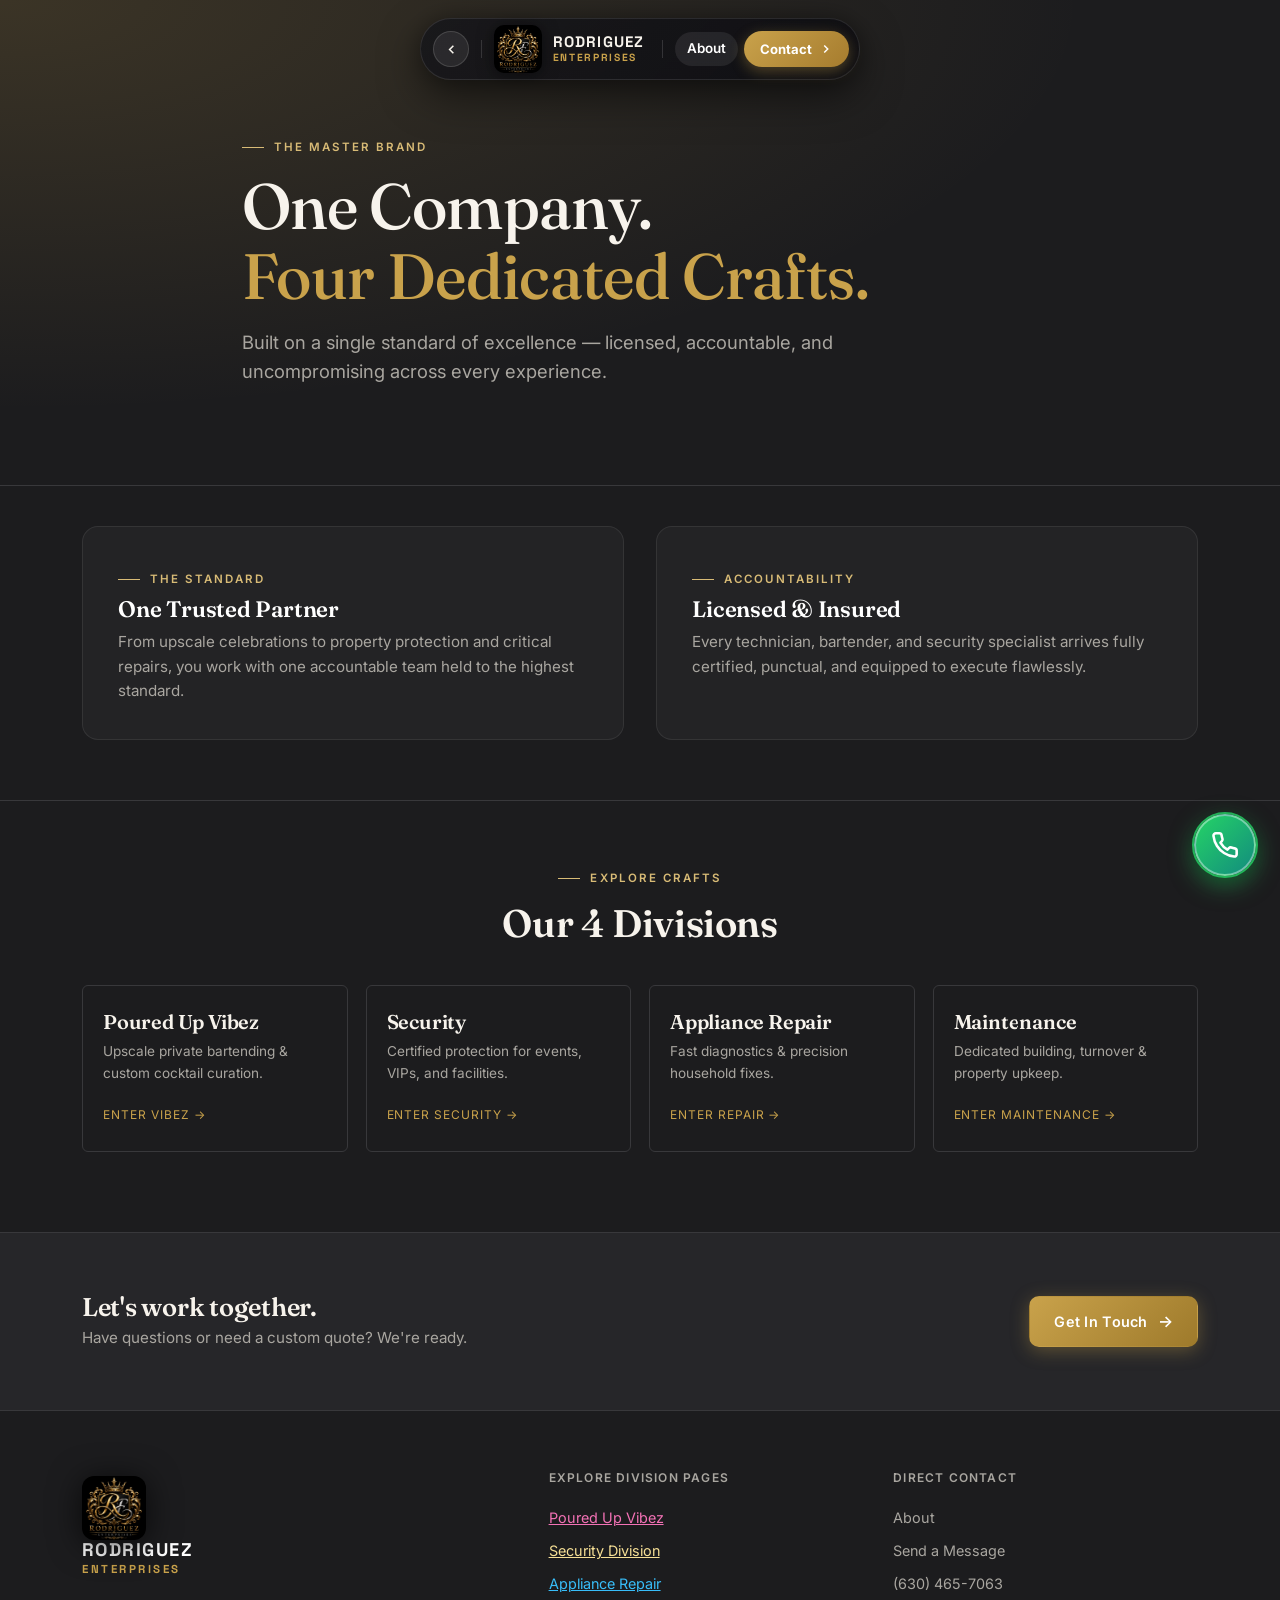
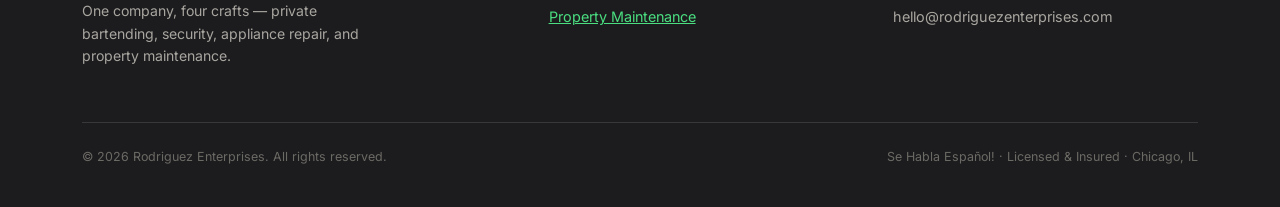
==== commit 7fd5729f: "Remove forms across site, replace with direct call/text booking, add persistent green text/call floa" ====
--- a/about.html
+++ b/about.html
@@ -310,10 +310,44 @@
     </div>
     <div class="footer-bottom">
       <span>© 2026 Rodriguez Enterprises. All rights reserved.</span>
-      <span>Licensed &amp; Insured · Chicago, IL</span>
+      <span>Se Habla Español! · Licensed &amp; Insured · Chicago, IL</span>
     </div>
   </div>
 </footer>
+
+<!-- Floating Static Text/Call Action Widget (Bottom-Right Circle) -->
+<div class="floating-contact-widget" id="floatingContactWidget">
+  <div class="floating-contact-card" id="floatingContactCard" aria-hidden="true">
+    <div class="floating-card-header">
+      <div class="floating-card-title-group">
+        <span class="floating-online-dot"></span>
+        <div>
+          <span class="floating-card-brand">Direct Dispatch &amp; Booking</span>
+          <span class="floating-card-sub">Se Habla Español!</span>
+        </div>
+      </div>
+      <button class="floating-card-close" id="floatingCardClose" aria-label="Close contact card">✕</button>
+    </div>
+    <div class="floating-card-body">
+      <p class="floating-card-phone">(630) 465-7063</p>
+      <div class="floating-card-actions">
+        <a href="tel:+16304657063" class="floating-action-btn btn-call" id="floatCallBtn">
+          <svg width="18" height="18" viewBox="0 0 24 24" fill="none" stroke="currentColor" stroke-width="2.2" stroke-linecap="round" stroke-linejoin="round"><path d="M22 16.92v3a2 2 0 0 1-2.18 2 19.79 19.79 0 0 1-8.63-3.07 19.5 19.5 0 0 1-6-6 19.79 19.79 0 0 1-3.07-8.67A2 2 0 0 1 4.11 2h3a2 2 0 0 1 2 1.72 12.84 12.84 0 0 0 .7 2.81 2 2 0 0 1-.45 2.11L8.09 9.91a16 16 0 0 0 6 6l1.27-1.27a2 2 0 0 1 2.11-.45 12.84 12.84 0 0 0 2.81.7A2 2 0 0 1 22 16.92z"/></svg>
+          <span>Call Now</span>
+        </a>
+        <a href="sms:+16304657063" class="floating-action-btn btn-text" id="floatTextBtn">
+          <svg width="18" height="18" viewBox="0 0 24 24" fill="none" stroke="currentColor" stroke-width="2.2" stroke-linecap="round" stroke-linejoin="round"><path d="M21 15a2 2 0 0 1-2 2H7l-4 4V5a2 2 0 0 1 2-2h14a2 2 0 0 1 2 2z"/></svg>
+          <span>Send Text</span>
+        </a>
+      </div>
+    </div>
+  </div>
+
+  <button class="floating-contact-trigger" id="floatingContactTrigger" aria-label="Call or text (630) 465-7063" title="Call or text (630) 465-7063">
+    <span class="floating-trigger-pulse"></span>
+    <svg width="28" height="28" viewBox="0 0 24 24" fill="none" stroke="currentColor" stroke-width="2.2" stroke-linecap="round" stroke-linejoin="round"><path d="M22 16.92v3a2 2 0 0 1-2.18 2 19.79 19.79 0 0 1-8.63-3.07 19.5 19.5 0 0 1-6-6 19.79 19.79 0 0 1-3.07-8.67A2 2 0 0 1 4.11 2h3a2 2 0 0 1 2 1.72 12.84 12.84 0 0 0 .7 2.81 2 2 0 0 1-.45 2.11L8.09 9.91a16 16 0 0 0 6 6l1.27-1.27a2 2 0 0 1 2.11-.45 12.84 12.84 0 0 0 2.81.7A2 2 0 0 1 22 16.92z"/></svg>
+  </button>
+</div>
 
 <script src="js/main.js"></script>
 </body>
--- a/css/style.css
+++ b/css/style.css
@@ -3018,3 +3018,297 @@
   background: rgba(255, 255, 255, 0.2);
   transform: translateY(-50%) scale(1.08);
 }
+
+/* ============================================================
+   FLOATING STATIC CALL & TEXT CIRCLE (Bottom Right Widget)
+   ============================================================ */
+.floating-contact-widget {
+  position: fixed;
+  bottom: 24px;
+  right: 24px;
+  z-index: 9999;
+  display: flex;
+  flex-direction: column;
+  align-items: flex-end;
+  pointer-events: none;
+}
+
+.floating-contact-trigger {
+  pointer-events: auto;
+  position: relative;
+  width: 62px;
+  height: 62px;
+  border-radius: 50%;
+  background: linear-gradient(135deg, #25D366 0%, #128C7E 100%);
+  color: #ffffff;
+  border: 2px solid rgba(255, 255, 255, 0.4);
+  box-shadow: 0 8px 24px rgba(37, 211, 102, 0.5), 0 4px 12px rgba(0, 0, 0, 0.6);
+  cursor: pointer;
+  display: flex;
+  align-items: center;
+  justify-content: center;
+  transition: transform 0.25s cubic-bezier(0.16, 1, 0.3, 1), box-shadow 0.25s ease;
+  outline: none;
+}
+
+.floating-contact-trigger:hover {
+  transform: scale(1.08) translateY(-2px);
+  box-shadow: 0 12px 30px rgba(37, 211, 102, 0.65), 0 6px 16px rgba(0, 0, 0, 0.6);
+}
+
+.floating-contact-trigger:active {
+  transform: scale(0.96);
+}
+
+/* Green Pulse Animation */
+.floating-trigger-pulse {
+  position: absolute;
+  top: -4px;
+  left: -4px;
+  right: -4px;
+  bottom: -4px;
+  border-radius: 50%;
+  border: 2px solid #25D366;
+  opacity: 0.8;
+  animation: float-pulse-ring 2.2s infinite;
+  pointer-events: none;
+}
+
+@keyframes float-pulse-ring {
+  0% { transform: scale(1); opacity: 0.8; }
+  60% { transform: scale(1.35); opacity: 0; }
+  100% { transform: scale(1.35); opacity: 0; }
+}
+
+/* Floating Card / Popup Sheet */
+.floating-contact-card {
+  pointer-events: auto;
+  position: absolute;
+  bottom: 74px;
+  right: 0;
+  width: 290px;
+  background: linear-gradient(180deg, rgba(28, 28, 34, 0.98) 0%, rgba(18, 18, 22, 0.99) 100%);
+  backdrop-filter: blur(24px);
+  -webkit-backdrop-filter: blur(24px);
+  border: 1px solid rgba(255, 255, 255, 0.15);
+  border-radius: 14px;
+  box-shadow: 0 16px 45px rgba(0, 0, 0, 0.7), 0 0 20px rgba(37, 211, 102, 0.25);
+  padding: 16px;
+  opacity: 0;
+  visibility: hidden;
+  transform: translateY(12px) scale(0.96);
+  transition: all 0.25s cubic-bezier(0.16, 1, 0.3, 1);
+  transform-origin: bottom right;
+}
+
+.floating-contact-widget.active .floating-contact-card {
+  opacity: 1;
+  visibility: visible;
+  transform: translateY(0) scale(1);
+}
+
+.floating-card-header {
+  display: flex;
+  align-items: flex-start;
+  justify-content: space-between;
+  margin-bottom: 12px;
+  border-bottom: 1px solid rgba(255, 255, 255, 0.08);
+  padding-bottom: 10px;
+}
+
+.floating-card-title-group {
+  display: flex;
+  align-items: center;
+  gap: 8px;
+}
+
+.floating-online-dot {
+  width: 8px;
+  height: 8px;
+  border-radius: 50%;
+  background: #25D366;
+  box-shadow: 0 0 8px #25D366;
+  display: inline-block;
+  flex-shrink: 0;
+}
+
+.floating-card-brand {
+  display: block;
+  font-family: var(--font-heading);
+  font-size: 0.92rem;
+  color: #ffffff;
+  font-weight: 700;
+  line-height: 1.2;
+}
+
+.floating-card-sub {
+  display: block;
+  font-size: 0.72rem;
+  color: #f6d89b;
+  font-weight: 600;
+  margin-top: 2px;
+}
+
+.floating-card-close {
+  background: transparent;
+  border: none;
+  color: var(--paper-dim);
+  font-size: 1rem;
+  cursor: pointer;
+  padding: 2px 6px;
+  border-radius: 4px;
+  transition: color 0.15s;
+}
+
+.floating-card-close:hover {
+  color: #ffffff;
+}
+
+.floating-card-phone {
+  margin: 0 0 12px;
+  font-size: 1.15rem;
+  font-weight: 800;
+  color: #ffffff;
+  letter-spacing: 0.02em;
+  text-align: center;
+}
+
+.floating-card-actions {
+  display: grid;
+  grid-template-columns: 1fr 1fr;
+  gap: 8px;
+}
+
+.floating-action-btn {
+  display: flex;
+  align-items: center;
+  justify-content: center;
+  gap: 6px;
+  padding: 10px 8px;
+  border-radius: 8px;
+  font-size: 0.85rem;
+  font-weight: 700;
+  text-decoration: none;
+  transition: all 0.2s ease;
+}
+
+.floating-action-btn.btn-call {
+  background: linear-gradient(135deg, #25D366 0%, #1da851 100%);
+  color: #ffffff;
+  box-shadow: 0 4px 12px rgba(37, 211, 102, 0.3);
+}
+
+.floating-action-btn.btn-call:hover {
+  filter: brightness(1.1);
+  transform: translateY(-1px);
+}
+
+.floating-action-btn.btn-text {
+  background: rgba(255, 255, 255, 0.08);
+  border: 1px solid rgba(255, 255, 255, 0.2);
+  color: #ffffff;
+}
+
+.floating-action-btn.btn-text:hover {
+  background: rgba(255, 255, 255, 0.16);
+  border-color: rgba(255, 255, 255, 0.4);
+  transform: translateY(-1px);
+}
+
+@media (max-width: 600px) {
+  .floating-contact-widget {
+    bottom: 20px;
+    right: 20px;
+  }
+  .floating-contact-trigger {
+    width: 56px;
+    height: 56px;
+  }
+  .floating-contact-card {
+    width: 270px;
+    bottom: 68px;
+    right: 0;
+  }
+}
+
+/* ============================================================
+   DIRECT CONTACT / BOOKING BOXES (Replacing Forms)
+   ============================================================ */
+.vibez-direct-contact-box,
+.service-direct-contact-box {
+  text-align: center;
+  padding: 2.2rem 1.8rem;
+  background: rgba(255, 255, 255, 0.03);
+  border-radius: 12px;
+  border: 1px solid rgba(255, 255, 255, 0.1);
+  margin-top: 1.5rem;
+}
+
+.vibez-contact-title,
+.service-contact-title {
+  font-family: var(--font-heading);
+  font-size: clamp(1.4rem, 2.8vw, 1.9rem);
+  color: #ffffff;
+  margin: 0 0 0.6rem;
+}
+
+.vibez-contact-sub,
+.service-contact-sub {
+  color: var(--paper-dim);
+  font-size: 1.02rem;
+  max-width: 560px;
+  margin: 0 auto 1.8rem;
+  line-height: 1.5;
+}
+
+.vibez-contact-btn-group,
+.service-contact-btn-group {
+  display: flex;
+  justify-content: center;
+  gap: 1rem;
+  flex-wrap: wrap;
+  margin-bottom: 1.6rem;
+}
+
+.btn-direct-call {
+  display: inline-flex;
+  align-items: center;
+  gap: 8px;
+  padding: 13px 26px;
+  font-size: 1rem;
+  font-weight: 700;
+  border-radius: var(--radius-pill);
+}
+
+.btn-direct-text {
+  display: inline-flex;
+  align-items: center;
+  gap: 8px;
+  padding: 13px 26px;
+  font-size: 1rem;
+  font-weight: 700;
+  border-radius: var(--radius-pill);
+  background: rgba(37, 211, 102, 0.16);
+  border: 1.5px solid #25D366;
+  color: #ffffff;
+  transition: all var(--transition-fast);
+  text-decoration: none;
+}
+
+.btn-direct-text:hover {
+  background: #25D366;
+  color: #ffffff;
+  transform: translateY(-2px);
+  box-shadow: 0 8px 24px rgba(37, 211, 102, 0.4);
+}
+
+.vibez-contact-perks,
+.service-contact-perks {
+  display: flex;
+  justify-content: center;
+  align-items: center;
+  gap: 12px;
+  flex-wrap: wrap;
+  font-size: 0.88rem;
+  color: var(--paper-dim);
+}
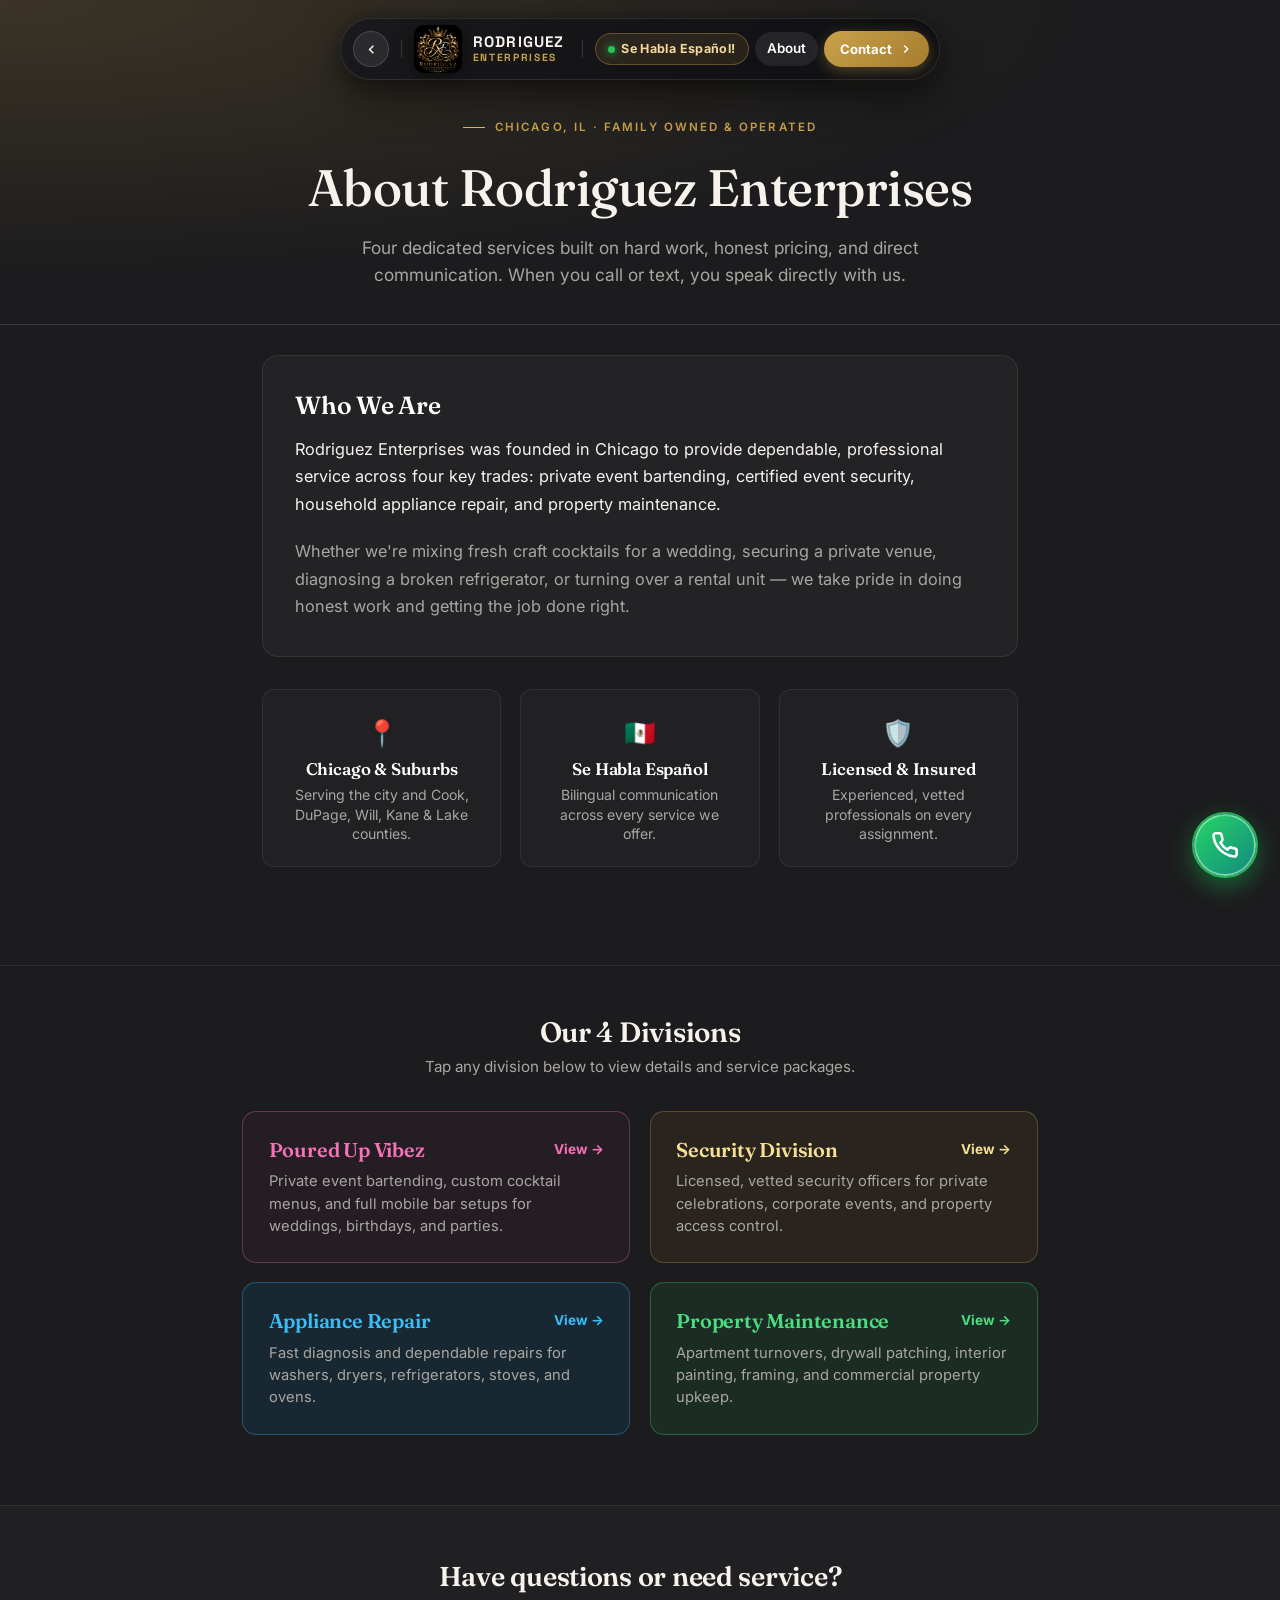
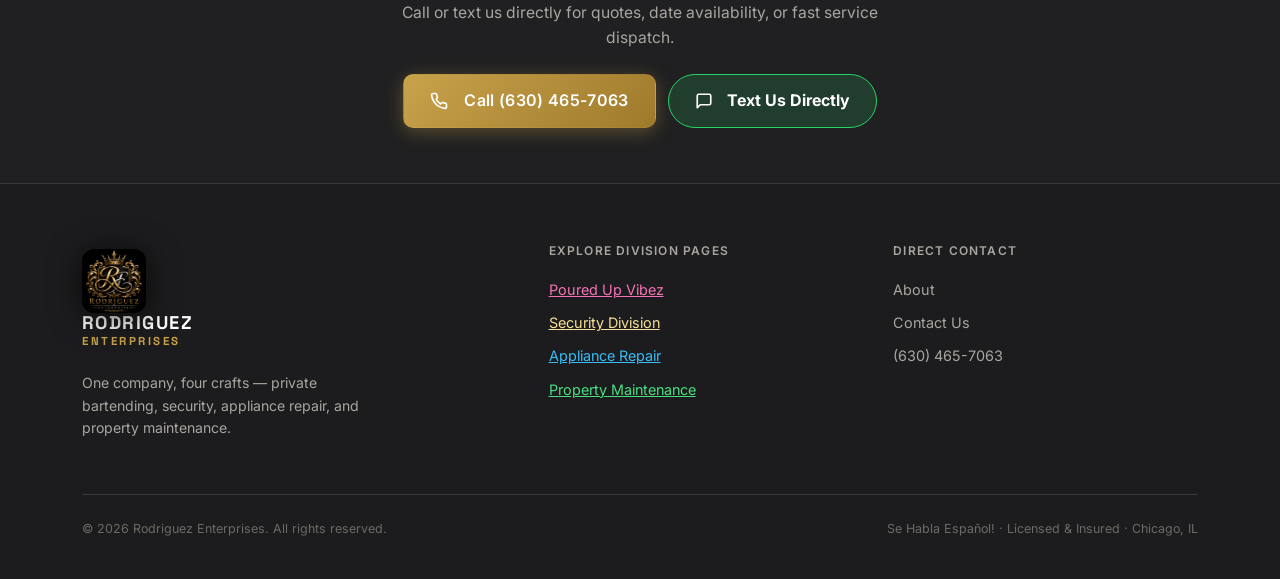
==== commit acd5f466: "Remove hello@rodriguezenterprises.com across entire site and redesign About page with clean human co" ====
--- a/about.html
+++ b/about.html
@@ -3,8 +3,8 @@
 <head>
 <meta charset="UTF-8">
 <meta name="viewport" content="width=device-width, initial-scale=1.0">
-<title>About Rodriguez Enterprises — Chicago, IL</title>
-<meta name="description" content="Discover the story behind Rodriguez Enterprises. Four specialized craft divisions delivering premier bartending, event security, appliance repair, and building maintenance.">
+<title>About Us — Rodriguez Enterprises | Chicago, IL</title>
+<meta name="description" content="Rodriguez Enterprises is a Chicago-based family business providing private event bartending, security, appliance repair, and property maintenance.">
 <meta name="theme-color" content="#080a0e">
 <meta name="robots" content="index, follow, max-image-preview:large, max-snippet:-1, max-video-preview:-1">
 <link rel="canonical" href="https://rodriguezenterprises.com/about.html">
@@ -27,22 +27,22 @@
 <meta property="og:url" content="https://rodriguezenterprises.com/about.html">
 <meta property="og:site_name" content="Rodriguez Enterprises">
 <meta property="og:locale" content="en_US">
-<meta property="og:title" content="About Rodriguez Enterprises — Four Dedicated Crafts">
-<meta property="og:description" content="Learn about our four specialized service divisions: Private Bartending, Event Security, Appliance Repair, and Property Maintenance across Chicago.">
+<meta property="og:title" content="About Rodriguez Enterprises — Chicago, IL">
+<meta property="og:description" content="Chicago-based family business providing private bartending, security, appliance repair, and property maintenance.">
 <meta property="og:image" content="https://rodriguezenterprises.com/photos/og-rodriguez-enterprises.jpg">
 <meta property="og:image:secure_url" content="https://rodriguezenterprises.com/photos/og-rodriguez-enterprises.jpg">
 <meta property="og:image:type" content="image/jpeg">
 <meta property="og:image:width" content="1200">
 <meta property="og:image:height" content="630">
-<meta property="og:image:alt" content="About Rodriguez Enterprises — Four Dedicated Crafts">
+<meta property="og:image:alt" content="About Rodriguez Enterprises">
 
 <!-- Twitter / X -->
 <meta name="twitter:card" content="summary_large_image">
 <meta name="twitter:url" content="https://rodriguezenterprises.com/about.html">
-<meta name="twitter:title" content="About Rodriguez Enterprises — Four Dedicated Crafts">
-<meta name="twitter:description" content="Learn about our four specialized service divisions: Private Bartending, Security, Appliance Repair, and Property Maintenance.">
+<meta name="twitter:title" content="About Rodriguez Enterprises">
+<meta name="twitter:description" content="Chicago-based family business providing private bartending, security, appliance repair, and property maintenance.">
 <meta name="twitter:image" content="https://rodriguezenterprises.com/photos/og-rodriguez-enterprises.jpg">
-<meta name="twitter:image:alt" content="About Rodriguez Enterprises Preview">
+<meta name="twitter:image:alt" content="About Rodriguez Enterprises">
 
 <!-- Structured Data (JSON-LD) for About Page -->
 <script type="application/ld+json">
@@ -52,14 +52,13 @@
   "@id": "https://rodriguezenterprises.com/about.html#webpage",
   "url": "https://rodriguezenterprises.com/about.html",
   "name": "About Rodriguez Enterprises",
-  "description": "Learn about the mission, values, and specialized divisions of Rodriguez Enterprises in Chicago.",
+  "description": "Learn about Rodriguez Enterprises in Chicago.",
   "mainEntity": {
     "@type": "LocalBusiness",
     "name": "Rodriguez Enterprises",
     "url": "https://rodriguezenterprises.com/",
     "logo": "https://rodriguezenterprises.com/photos/logo.PNG",
     "telephone": "+1-630-465-7063",
-    "email": "hello@rodriguezenterprises.com",
     "address": {
       "@type": "PostalAddress",
       "addressLocality": "Chicago",
@@ -80,7 +79,7 @@
 <header class="site-header" id="main-header">
   <div class="header-dock">
     
-    <!-- Sleek Back Button -->
+    <!-- Back Button -->
     <a href="index.html" class="island-back-btn" title="Back to All Doors" aria-label="Back to Home">
       <svg width="15" height="15" viewBox="0 0 24 24" fill="none" stroke="currentColor" stroke-width="2.5"><polyline points="15 18 9 12 15 6"/></svg>
     </a>
@@ -100,6 +99,10 @@
 
     <!-- Nav Links (Desktop) -->
     <nav class="nav-group">
+      <span class="nav-bilingual-badge">
+        <span class="badge-dot-espanol"></span>
+        <span>Se Habla Español!</span>
+      </span>
       <a href="about.html" class="nav-link-item active">About</a>
       <!-- Primary Contact CTA Pill -->
       <a href="contact.html" class="btn-contact-nav">
@@ -179,7 +182,7 @@
 
   <div>
     <div class="mobile-nav-links">
-      <a href="about.html" class="mobile-nav-item">
+      <a href="about.html" class="mobile-nav-item active">
         <span>About Us</span>
         <svg width="14" height="14" viewBox="0 0 24 24" fill="none" stroke="currentColor" stroke-width="2.5"><polyline points="9 18 15 12 9 6"/></svg>
       </a>
@@ -191,91 +194,137 @@
   </div>
 
   <div class="mobile-drawer-phone-card">
-    <span class="drawer-phone-label">Direct Call / Dispatch</span>
+    <div style="display: flex; align-items: center; justify-content: space-between; margin-bottom: 6px;">
+      <span class="drawer-phone-label">Direct Call / Dispatch</span>
+      <span class="drawer-bilingual-badge">Se Habla Español!</span>
+    </div>
     <a href="tel:+16304657063" class="drawer-phone-btn">
       <svg width="18" height="18" viewBox="0 0 24 24" fill="none" stroke="currentColor" stroke-width="2.2" stroke-linecap="round" stroke-linejoin="round"><path d="M22 16.92v3a2 2 0 0 1-2.18 2 19.79 19.79 0 0 1-8.63-3.07 19.5 19.5 0 0 1-6-6 19.79 19.79 0 0 1-3.07-8.67A2 2 0 0 1 4.11 2h3a2 2 0 0 1 2 1.72 12.84 12.84 0 0 0 .7 2.81 2 2 0 0 1-.45 2.11L8.09 9.91a16 16 0 0 0 6 6l1.27-1.27a2 2 0 0 1 2.11-.45 12.84 12.84 0 0 0 2.81.7A2 2 0 0 1 22 16.92z"/></svg>
       <span>(630) 465-7063</span>
     </a>
   </div>
-
-  <div class="mobile-drawer-footer">
-    <a href="mailto:hello@rodriguezenterprises.com" class="drawer-contact-action">
-      <svg width="15" height="15" viewBox="0 0 24 24" fill="none" stroke="currentColor" stroke-width="2"><path d="M4 4h16c1.1 0 2 .9 2 2v12c0 1.1-.9 2-2 2H4c-1.1 0-2-.9-2-2V6c0-1.1.9-2 2-2z"/><polyline points="22,6 12,13 2,6"/></svg>
-      <span>hello@rodriguezenterprises.com</span>
-    </a>
-  </div>
 </div>
 
 <!-- ============ HERO ============ -->
-<section class="page-hero">
+<section class="page-hero" style="padding: 110px 0 35px; text-align: center;">
+  <div class="container" style="max-width: 760px;">
+    <div class="eyebrow" style="justify-content: center; color: var(--gold);">Chicago, IL · Family Owned &amp; Operated</div>
+    <h1 style="font-size: clamp(2.2rem, 4.5vw, 3.2rem); margin: 0.5rem 0 1rem; line-height: 1.15;">About Rodriguez Enterprises</h1>
+    <p style="font-size: 1.08rem; color: var(--paper-dim); line-height: 1.6; margin: 0 auto; max-width: 580px;">
+      Four dedicated services built on hard work, honest pricing, and direct communication. When you call or text, you speak directly with us.
+    </p>
+  </div>
+</section>
+
+<!-- ============ WHO WE ARE ============ -->
+<section style="padding: 30px 0 50px;">
+  <div class="container" style="max-width: 820px;">
+    
+    <div style="background: rgba(255, 255, 255, 0.03); border: 1px solid rgba(255, 255, 255, 0.08); border-radius: 16px; padding: 2.2rem 2rem; margin-bottom: 2rem;">
+      <h2 style="font-size: 1.55rem; color: #ffffff; margin: 0 0 1rem;">Who We Are</h2>
+      <p style="font-size: 1.02rem; line-height: 1.7; color: var(--paper); margin-bottom: 1.2rem;">
+        Rodriguez Enterprises was founded in Chicago to provide dependable, professional service across four key trades: private event bartending, certified event security, household appliance repair, and property maintenance.
+      </p>
+      <p style="font-size: 1.02rem; line-height: 1.7; color: var(--paper-dim); margin: 0;">
+        Whether we're mixing fresh craft cocktails for a wedding, securing a private venue, diagnosing a broken refrigerator, or turning over a rental unit — we take pride in doing honest work and getting the job done right.
+      </p>
+    </div>
+
+    <!-- 3 Simple Pillars -->
+    <div class="grid-3" style="gap: 1.2rem; margin-bottom: 3rem;">
+      <div style="background: rgba(255, 255, 255, 0.025); border: 1px solid rgba(255, 255, 255, 0.07); padding: 1.4rem; border-radius: 12px; text-align: center;">
+        <div style="font-size: 1.6rem; margin-bottom: 0.4rem;">📍</div>
+        <h4 style="font-size: 1.05rem; color: #fff; margin: 0 0 0.35rem;">Chicago &amp; Suburbs</h4>
+        <p style="font-size: 0.88rem; color: var(--paper-dim); margin: 0; line-height: 1.4;">Serving the city and Cook, DuPage, Will, Kane &amp; Lake counties.</p>
+      </div>
+
+      <div style="background: rgba(255, 255, 255, 0.025); border: 1px solid rgba(255, 255, 255, 0.07); padding: 1.4rem; border-radius: 12px; text-align: center;">
+        <div style="font-size: 1.6rem; margin-bottom: 0.4rem;">🇲🇽</div>
+        <h4 style="font-size: 1.05rem; color: #fff; margin: 0 0 0.35rem;">Se Habla Español</h4>
+        <p style="font-size: 0.88rem; color: var(--paper-dim); margin: 0; line-height: 1.4;">Bilingual communication across every service we offer.</p>
+      </div>
+
+      <div style="background: rgba(255, 255, 255, 0.025); border: 1px solid rgba(255, 255, 255, 0.07); padding: 1.4rem; border-radius: 12px; text-align: center;">
+        <div style="font-size: 1.6rem; margin-bottom: 0.4rem;">🛡️</div>
+        <h4 style="font-size: 1.05rem; color: #fff; margin: 0 0 0.35rem;">Licensed &amp; Insured</h4>
+        <p style="font-size: 0.88rem; color: var(--paper-dim); margin: 0; line-height: 1.4;">Experienced, vetted professionals on every assignment.</p>
+      </div>
+    </div>
+
+  </div>
+</section>
+
+<!-- ============ FOUR SERVICES ============ -->
+<section style="padding: 50px 0 70px; border-top: 1px solid rgba(255, 255, 255, 0.08);">
   <div class="container" style="max-width: 860px;">
-    <div class="eyebrow">The Master Brand</div>
-    <h1 style="font-size: clamp(2.4rem, 5vw, 4rem); line-height: 1.1; margin-bottom: 1rem;">One Company.<br><span style="color: var(--gold);">Four Dedicated Crafts.</span></h1>
-    <p class="lede" style="font-size: 1.15rem; color: var(--paper-dim); max-width: 620px;">
-      Built on a single standard of excellence — licensed, accountable, and uncompromising across every experience.
+    <div class="section-head center" style="margin-bottom: 2rem; text-align: center;">
+      <h2 style="font-size: 1.75rem; margin: 0 0 0.4rem;">Our 4 Divisions</h2>
+      <p style="color: var(--paper-dim); font-size: 0.95rem; margin: 0;">Tap any division below to view details and service packages.</p>
+    </div>
+
+    <div class="grid-2" style="gap: 1.2rem;">
+      
+      <a href="poured-up-vibez.html" style="text-decoration: none; color: inherit; display: block; padding: 1.6rem; border-radius: 14px; background: rgba(92, 42, 77, 0.15); border: 1px solid rgba(244, 114, 182, 0.3); transition: transform 0.2s, border-color 0.2s;">
+        <div style="display: flex; align-items: center; justify-content: space-between; margin-bottom: 0.6rem;">
+          <h3 style="font-size: 1.25rem; color: #f472b6; margin: 0;">Poured Up Vibez</h3>
+          <span style="font-size: 0.85rem; color: #f472b6; font-weight: 700;">View →</span>
+        </div>
+        <p style="font-size: 0.92rem; color: var(--paper-dim); line-height: 1.5; margin: 0;">
+          Private event bartending, custom cocktail menus, and full mobile bar setups for weddings, birthdays, and parties.
+        </p>
+      </a>
+
+      <a href="security.html" style="text-decoration: none; color: inherit; display: block; padding: 1.6rem; border-radius: 14px; background: rgba(138, 104, 36, 0.12); border: 1px solid rgba(201, 162, 75, 0.3); transition: transform 0.2s, border-color 0.2s;">
+        <div style="display: flex; align-items: center; justify-content: space-between; margin-bottom: 0.6rem;">
+          <h3 style="font-size: 1.25rem; color: #f7e096; margin: 0;">Security Division</h3>
+          <span style="font-size: 0.85rem; color: #f7e096; font-weight: 700;">View →</span>
+        </div>
+        <p style="font-size: 0.92rem; color: var(--paper-dim); line-height: 1.5; margin: 0;">
+          Licensed, vetted security officers for private celebrations, corporate events, and property access control.
+        </p>
+      </a>
+
+      <a href="appliance-repair.html" style="text-decoration: none; color: inherit; display: block; padding: 1.6rem; border-radius: 14px; background: rgba(2, 132, 199, 0.12); border: 1px solid rgba(56, 189, 248, 0.3); transition: transform 0.2s, border-color 0.2s;">
+        <div style="display: flex; align-items: center; justify-content: space-between; margin-bottom: 0.6rem;">
+          <h3 style="font-size: 1.25rem; color: #38bdf8; margin: 0;">Appliance Repair</h3>
+          <span style="font-size: 0.85rem; color: #38bdf8; font-weight: 700;">View →</span>
+        </div>
+        <p style="font-size: 0.92rem; color: var(--paper-dim); line-height: 1.5; margin: 0;">
+          Fast diagnosis and dependable repairs for washers, dryers, refrigerators, stoves, and ovens.
+        </p>
+      </a>
+
+      <a href="maintenance.html" style="text-decoration: none; color: inherit; display: block; padding: 1.6rem; border-radius: 14px; background: rgba(22, 163, 74, 0.12); border: 1px solid rgba(74, 222, 128, 0.3); transition: transform 0.2s, border-color 0.2s;">
+        <div style="display: flex; align-items: center; justify-content: space-between; margin-bottom: 0.6rem;">
+          <h3 style="font-size: 1.25rem; color: #4ade80; margin: 0;">Property Maintenance</h3>
+          <span style="font-size: 0.85rem; color: #4ade80; font-weight: 700;">View →</span>
+        </div>
+        <p style="font-size: 0.92rem; color: var(--paper-dim); line-height: 1.5; margin: 0;">
+          Apartment turnovers, drywall patching, interior painting, framing, and commercial property upkeep.
+        </p>
+      </a>
+
+    </div>
+  </div>
+</section>
+
+<!-- ============ DIRECT CONTACT CTA STRIP ============ -->
+<section style="padding: 55px 0; border-top: 1px solid rgba(255, 255, 255, 0.08); background: rgba(255, 255, 255, 0.02); text-align: center;">
+  <div class="container" style="max-width: 600px;">
+    <h2 style="font-size: 1.7rem; margin-bottom: 0.5rem;">Have questions or need service?</h2>
+    <p style="color: var(--paper-dim); font-size: 0.98rem; margin-bottom: 1.5rem;">
+      Call or text us directly for quotes, date availability, or fast service dispatch.
     </p>
-  </div>
-</section>
-
-<!-- ============ ESSENTIAL PILLARS (CONCISE & LUXURY) ============ -->
-<section style="padding: 40px 0 60px;">
-  <div class="container">
-    <div class="grid-2" style="gap: 2rem;">
-      <div class="card" style="background: rgba(255,255,255,0.03); border: 1px solid rgba(255,255,255,0.08); padding: 2.2rem; border-radius: 16px;">
-        <div class="eyebrow" style="margin-bottom: 8px;">The Standard</div>
-        <h3 style="font-size: 1.4rem; color: #ffffff; margin-bottom: 0.5rem;">One Trusted Partner</h3>
-        <p style="margin: 0; font-size: 0.95rem; line-height: 1.6; color: var(--paper-dim);">From upscale celebrations to property protection and critical repairs, you work with one accountable team held to the highest standard.</p>
-      </div>
-
-      <div class="card" style="background: rgba(255,255,255,0.03); border: 1px solid rgba(255,255,255,0.08); padding: 2.2rem; border-radius: 16px;">
-        <div class="eyebrow" style="margin-bottom: 8px;">Accountability</div>
-        <h3 style="font-size: 1.4rem; color: #ffffff; margin-bottom: 0.5rem;">Licensed &amp; Insured</h3>
-        <p style="margin: 0; font-size: 0.95rem; line-height: 1.6; color: var(--paper-dim);">Every technician, bartender, and security specialist arrives fully certified, punctual, and equipped to execute flawlessly.</p>
-      </div>
-    </div>
-  </div>
-</section>
-
-<!-- ============ FOUR SERVICES GATEWAY ============ -->
-<section style="padding: 60px 0 80px; border-top: 1px solid var(--line);">
-  <div class="container">
-    <div class="section-head center" style="margin-bottom: 2.5rem;">
-      <div class="eyebrow center" style="justify-content:center;">Explore Crafts</div>
-      <h2>Our 4 Divisions</h2>
-    </div>
-    <div class="route-grid">
-      <a href="poured-up-vibez.html" class="route-card vibez">
-        <h3>Poured Up Vibez</h3>
-        <p>Upscale private bartending &amp; custom cocktail curation.</p>
-        <span class="go">Enter Vibez →</span>
-      </a>
-      <a href="security.html" class="route-card security">
-        <h3>Security</h3>
-        <p>Certified protection for events, VIPs, and facilities.</p>
-        <span class="go">Enter Security →</span>
-      </a>
-      <a href="appliance-repair.html" class="route-card repair">
-        <h3>Appliance Repair</h3>
-        <p>Fast diagnostics &amp; precision household fixes.</p>
-        <span class="go">Enter Repair →</span>
-      </a>
-      <a href="maintenance.html" class="route-card maint">
-        <h3>Maintenance</h3>
-        <p>Dedicated building, turnover &amp; property upkeep.</p>
-        <span class="go">Enter Maintenance →</span>
-      </a>
-    </div>
-  </div>
-</section>
-
-<!-- ============ SLEEK CTA STRIP ============ -->
-<section style="padding: 60px 0; border-top: 1px solid var(--line); background: var(--ink-soft);">
-  <div class="container" style="display: flex; align-items: center; justify-content: space-between; gap: 24px; flex-wrap: wrap;">
-    <div>
-      <h2 style="margin-bottom: 4px; font-size: 1.6rem;">Let's work together.</h2>
-      <p style="margin: 0; font-size: 0.95rem;">Have questions or need a custom quote? We're ready.</p>
-    </div>
-    <a href="contact.html" class="btn btn-primary">Get In Touch <span class="btn-arrow">→</span></a>
+    <div style="display: flex; justify-content: center; gap: 12px; flex-wrap: wrap;">
+      <a href="tel:+16304657063" class="btn btn-primary" style="padding: 13px 26px; font-size: 1rem;">
+        <svg width="18" height="18" viewBox="0 0 24 24" fill="none" stroke="currentColor" stroke-width="2.2" stroke-linecap="round" stroke-linejoin="round" style="margin-right: 6px;"><path d="M22 16.92v3a2 2 0 0 1-2.18 2 19.79 19.79 0 0 1-8.63-3.07 19.5 19.5 0 0 1-6-6 19.79 19.79 0 0 1-3.07-8.67A2 2 0 0 1 4.11 2h3a2 2 0 0 1 2 1.72 12.84 12.84 0 0 0 .7 2.81 2 2 0 0 1-.45 2.11L8.09 9.91a16 16 0 0 0 6 6l1.27-1.27a2 2 0 0 1 2.11-.45 12.84 12.84 0 0 0 2.81.7A2 2 0 0 1 22 16.92z"/></svg>
+        <span>Call (630) 465-7063</span>
+      </a>
+      <a href="sms:+16304657063?body=Hi!%20I%20have%20an%20inquiry%20for%20Rodriguez%20Enterprises." class="btn-direct-text" style="padding: 13px 26px; font-size: 1rem;">
+        <svg width="18" height="18" viewBox="0 0 24 24" fill="none" stroke="currentColor" stroke-width="2.2" stroke-linecap="round" stroke-linejoin="round" style="margin-right: 6px;"><path d="M21 15a2 2 0 0 1-2 2H7l-4 4V5a2 2 0 0 1 2-2h14a2 2 0 0 1 2 2z"/></svg>
+        <span>Text Us Directly</span>
+      </a>
+    </div>
   </div>
 </section>
 
@@ -303,9 +352,8 @@
       <div>
         <h4>Direct Contact</h4>
         <a href="about.html">About</a>
-        <a href="contact.html">Send a Message</a>
+        <a href="contact.html">Contact Us</a>
         <a href="tel:+16304657063">(630) 465-7063</a>
-        <a href="mailto:hello@rodriguezenterprises.com">hello@rodriguezenterprises.com</a>
       </div>
     </div>
     <div class="footer-bottom">
@@ -351,4 +399,4 @@
 
 <script src="js/main.js"></script>
 </body>
-</html>
+</html>
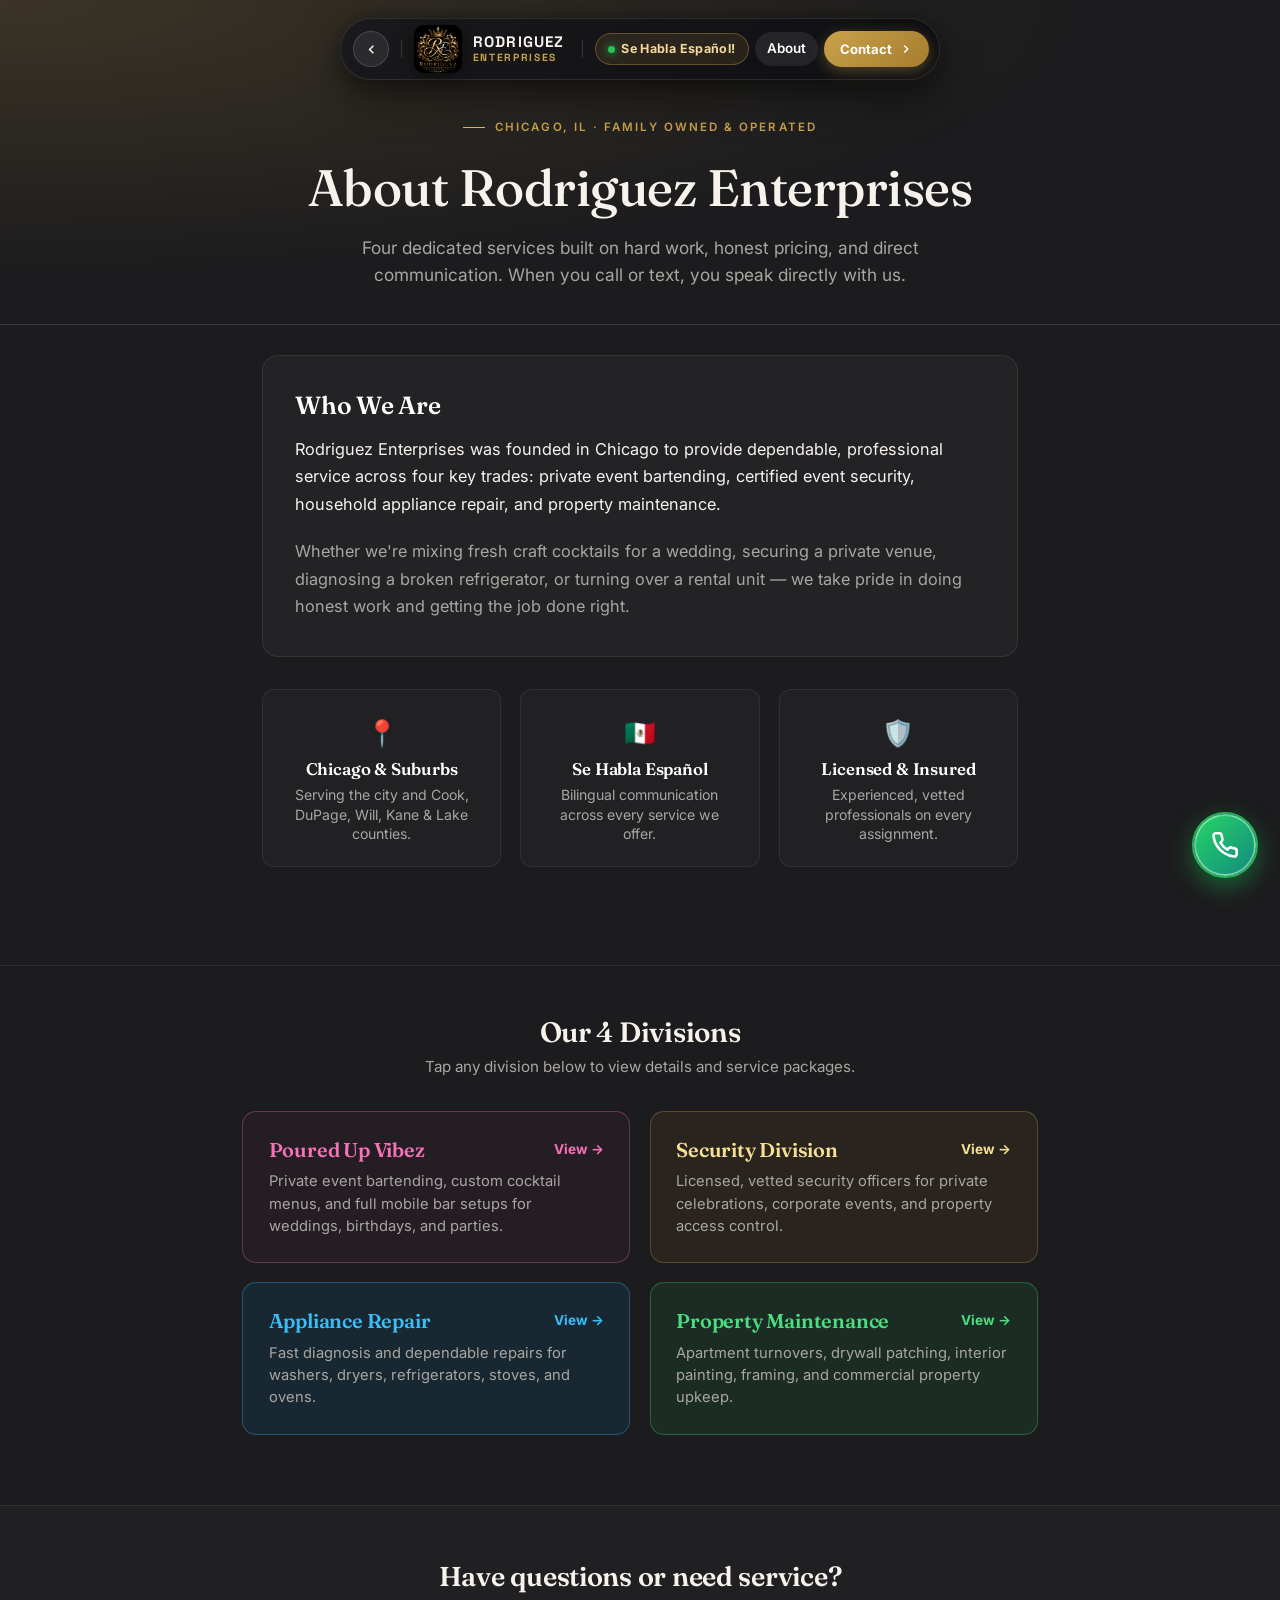
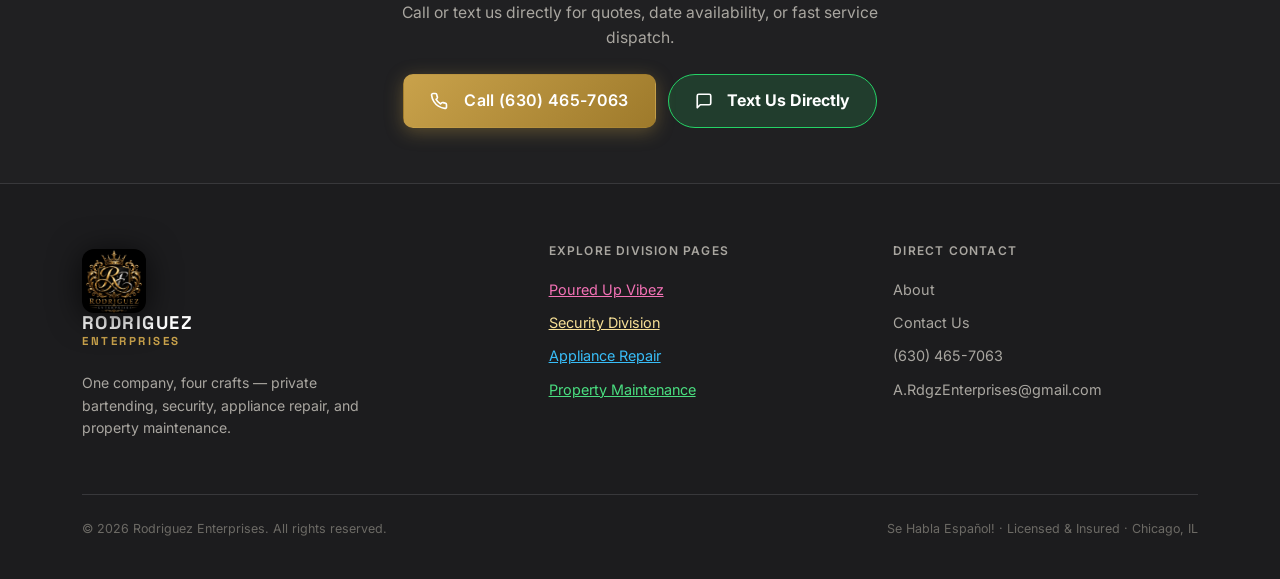
==== commit 811ffb0e: "Add client email A.RdgzEnterprises@gmail.com across all mobile drawers, footers, contact page, and J" ====
--- a/about.html
+++ b/about.html
@@ -16,10 +16,10 @@
 <meta name="ICBM" content="41.8781, -87.6298">
 
 <!-- Favicons & Apple Touch Icons -->
-<link rel="icon" type="image/x-icon" href="favicon.ico">
-<link rel="icon" type="image/png" sizes="32x32" href="photos/favicon-32x32.png">
-<link rel="icon" type="image/png" sizes="16x16" href="photos/favicon-16x16.png">
-<link rel="apple-touch-icon" sizes="180x180" href="apple-touch-icon.png">
+<link rel="icon" type="image/x-icon" href="favicon.ico?v=2">
+<link rel="icon" type="image/png" sizes="32x32" href="photos/favicon-32x32.png?v=2">
+<link rel="icon" type="image/png" sizes="16x16" href="photos/favicon-16x16.png?v=2">
+<link rel="apple-touch-icon" sizes="180x180" href="apple-touch-icon.png?v=2">
 <link rel="manifest" href="site.webmanifest">
 
 <!-- Open Graph / Facebook / iMessage -->
@@ -59,6 +59,7 @@
     "url": "https://rodriguezenterprises.com/",
     "logo": "https://rodriguezenterprises.com/photos/logo.PNG",
     "telephone": "+1-630-465-7063",
+    "email": "A.RdgzEnterprises@gmail.com",
     "address": {
       "@type": "PostalAddress",
       "addressLocality": "Chicago",
@@ -194,13 +195,26 @@
   </div>
 
   <div class="mobile-drawer-phone-card">
-    <div style="display: flex; align-items: center; justify-content: space-between; margin-bottom: 6px;">
-      <span class="drawer-phone-label">Direct Call / Dispatch</span>
-      <span class="drawer-bilingual-badge">Se Habla Español!</span>
-    </div>
-    <a href="tel:+16304657063" class="drawer-phone-btn">
-      <svg width="18" height="18" viewBox="0 0 24 24" fill="none" stroke="currentColor" stroke-width="2.2" stroke-linecap="round" stroke-linejoin="round"><path d="M22 16.92v3a2 2 0 0 1-2.18 2 19.79 19.79 0 0 1-8.63-3.07 19.5 19.5 0 0 1-6-6 19.79 19.79 0 0 1-3.07-8.67A2 2 0 0 1 4.11 2h3a2 2 0 0 1 2 1.72 12.84 12.84 0 0 0 .7 2.81 2 2 0 0 1-.45 2.11L8.09 9.91a16 16 0 0 0 6 6l1.27-1.27a2 2 0 0 1 2.11-.45 12.84 12.84 0 0 0 2.81.7A2 2 0 0 1 22 16.92z"/></svg>
-      <span>(630) 465-7063</span>
+    <div class="drawer-phone-header">
+      <span class="drawer-phone-label">Direct Line</span>
+      <span class="drawer-bilingual-badge">Se Habla Español</span>
+    </div>
+    <div class="drawer-phone-actions">
+      <a href="tel:+16304657063" class="drawer-phone-btn">
+        <svg width="17" height="17" viewBox="0 0 24 24" fill="none" stroke="currentColor" stroke-width="2.2" stroke-linecap="round" stroke-linejoin="round"><path d="M22 16.92v3a2 2 0 0 1-2.18 2 19.79 19.79 0 0 1-8.63-3.07 19.5 19.5 0 0 1-6-6 19.79 19.79 0 0 1-3.07-8.67A2 2 0 0 1 4.11 2h3a2 2 0 0 1 2 1.72 12.84 12.84 0 0 0 .7 2.81 2 2 0 0 1-.45 2.11L8.09 9.91a16 16 0 0 0 6 6l1.27-1.27a2 2 0 0 1 2.11-.45 12.84 12.84 0 0 0 2.81.7A2 2 0 0 1 22 16.92z"/></svg>
+        <span>(630) 465-7063</span>
+      </a>
+      <a href="sms:+16304657063?body=Hi!%20I%20have%20an%20inquiry%20for%20Rodriguez%20Enterprises." class="drawer-text-btn" title="Text Directly">
+        <svg width="16" height="16" viewBox="0 0 24 24" fill="none" stroke="currentColor" stroke-width="2.2" stroke-linecap="round" stroke-linejoin="round"><path d="M21 15a2 2 0 0 1-2 2H7l-4 4V5a2 2 0 0 1 2-2h14a2 2 0 0 1 2 2z"/></svg>
+        <span>Text</span>
+      </a>
+    </div>
+  </div>
+
+  <div class="mobile-drawer-footer">
+    <a href="mailto:A.RdgzEnterprises@gmail.com" class="drawer-contact-action">
+      <svg width="15" height="15" viewBox="0 0 24 24" fill="none" stroke="currentColor" stroke-width="2"><path d="M4 4h16c1.1 0 2 .9 2 2v12c0 1.1-.9 2-2 2H4c-1.1 0-2-.9-2-2V6c0-1.1.9-2 2-2z"/><polyline points="22,6 12,13 2,6"/></svg>
+      <span>A.RdgzEnterprises@gmail.com</span>
     </a>
   </div>
 </div>
@@ -354,6 +368,7 @@
         <a href="about.html">About</a>
         <a href="contact.html">Contact Us</a>
         <a href="tel:+16304657063">(630) 465-7063</a>
+        <a href="mailto:A.RdgzEnterprises@gmail.com">A.RdgzEnterprises@gmail.com</a>
       </div>
     </div>
     <div class="footer-bottom">
--- a/css/style.css
+++ b/css/style.css
@@ -517,7 +517,7 @@
   background: rgba(0, 0, 0, 0.75);
   backdrop-filter: blur(8px);
   -webkit-backdrop-filter: blur(8px);
-  z-index: 1050;
+  z-index: 10050;
   opacity: 0;
   pointer-events: none;
   transition: opacity 0.3s cubic-bezier(0.16, 1, 0.3, 1);
@@ -545,7 +545,7 @@
   display: flex;
   flex-direction: column;
   gap: 1.15rem;
-  z-index: 1060;
+  z-index: 10060;
   overflow-y: auto;
   opacity: 0;
   transform: translateY(-16px) scale(0.98);
@@ -755,44 +755,109 @@
   border-color: var(--gold);
 }
 
-.mobile-drawer-phone-card{
+.mobile-drawer-phone-card {
   display: flex;
   flex-direction: column;
-  gap: 0.45rem;
-  background: linear-gradient(135deg, rgba(201, 162, 75, 0.12) 0%, rgba(140, 105, 36, 0.08) 100%);
-  border: 1.5px solid rgba(201, 162, 75, 0.35);
+  gap: 0.65rem;
+  background: rgba(255, 255, 255, 0.04);
+  border: 1px solid rgba(255, 255, 255, 0.1);
   border-radius: 14px;
-  padding: 0.9rem 1.1rem;
-  box-shadow: 0 4px 16px rgba(0, 0, 0, 0.3);
-}
-
-.drawer-phone-label{
-  font-size: 0.68rem;
+  padding: 0.85rem 1rem;
+  transition: border-color var(--transition-fast);
+}
+
+.mobile-drawer-phone-card:hover {
+  border-color: rgba(201, 162, 75, 0.35);
+}
+
+.drawer-phone-header {
+  display: flex;
+  align-items: center;
+  justify-content: space-between;
+  gap: 8px;
+}
+
+.drawer-phone-label {
+  font-size: 0.72rem;
   text-transform: uppercase;
-  letter-spacing: 0.16em;
+  letter-spacing: 0.12em;
   font-weight: 700;
-  color: var(--gold);
-}
-
-.drawer-phone-btn{
+  color: var(--paper-dim);
+}
+
+.drawer-bilingual-badge {
   display: inline-flex;
   align-items: center;
-  gap: 0.65rem;
-  font-size: 1.1rem;
+  gap: 4px;
+  padding: 3px 9px;
+  border-radius: 20px;
+  background: rgba(37, 211, 102, 0.12);
+  border: 1px solid rgba(37, 211, 102, 0.3);
+  color: #4ade80;
+  font-size: 0.72rem;
+  font-weight: 600;
+  letter-spacing: 0.02em;
+}
+
+.drawer-phone-actions {
+  display: flex;
+  align-items: center;
+  gap: 8px;
+}
+
+.drawer-phone-btn {
+  flex: 1;
+  display: inline-flex;
+  align-items: center;
+  justify-content: center;
+  gap: 0.55rem;
+  background: linear-gradient(135deg, rgba(201, 162, 75, 0.18) 0%, rgba(140, 105, 36, 0.12) 100%);
+  border: 1px solid rgba(201, 162, 75, 0.4);
+  border-radius: 10px;
+  padding: 9px 12px;
+  font-size: 0.98rem;
   font-weight: 700;
   color: #ffffff;
   text-decoration: none;
-  transition: color var(--transition-fast), transform var(--transition-fast);
-}
-
-.drawer-phone-btn svg{
+  transition: all var(--transition-fast);
+}
+
+.drawer-phone-btn svg {
   color: var(--gold);
   flex-shrink: 0;
-}
-
-.drawer-phone-btn:hover{
-  color: var(--gold);
-  transform: translateX(2px);
+  transition: color var(--transition-fast);
+}
+
+.drawer-phone-btn:hover {
+  background: linear-gradient(135deg, var(--gold) 0%, #a67c2e 100%);
+  color: #ffffff;
+  border-color: var(--gold);
+}
+
+.drawer-phone-btn:hover svg {
+  color: #ffffff;
+}
+
+.drawer-text-btn {
+  display: inline-flex;
+  align-items: center;
+  justify-content: center;
+  gap: 5px;
+  background: rgba(37, 211, 102, 0.12);
+  border: 1px solid rgba(37, 211, 102, 0.3);
+  border-radius: 10px;
+  padding: 9px 14px;
+  font-size: 0.88rem;
+  font-weight: 700;
+  color: #4ade80;
+  text-decoration: none;
+  transition: all var(--transition-fast);
+}
+
+.drawer-text-btn:hover {
+  background: #25D366;
+  border-color: #25D366;
+  color: #ffffff;
 }
 
 .mobile-drawer-footer{
@@ -1492,9 +1557,9 @@
   border-radius: var(--radius);
   padding: 40px;
 }
-.form-row{ display:grid; grid-template-columns: minmax(0, 1fr) minmax(0, 1fr); gap: 20px; margin-bottom: 20px; }
-@media (max-width:680px){ .form-row{ grid-template-columns:1fr; gap: 16px; } }
-.field{ display:flex; flex-direction:column; gap:8px; margin-bottom:20px; min-width: 0; max-width: 100%; }
+.form-row{ display:grid; grid-template-columns: minmax(0, 1fr) minmax(0, 1fr); gap: 16px; margin-bottom: 16px; width: 100%; max-width: 100%; box-sizing: border-box; }
+@media (max-width:768px){ .form-row{ grid-template-columns: 1fr; gap: 14px; margin-bottom: 14px; } }
+.field{ display:flex; flex-direction:column; gap:6px; margin-bottom:16px; min-width: 0; max-width: 100%; width: 100%; box-sizing: border-box; }
 .field label{ font-size:0.78rem; letter-spacing:0.05em; text-transform:uppercase; color: var(--paper-dim); }
 .field input, .field select, .field textarea{
   width: 100%;
@@ -1504,10 +1569,18 @@
   background: var(--ink);
   border: 1px solid var(--line);
   border-radius: var(--radius);
-  padding: 13px 14px;
+  padding: 12px 14px;
   color: var(--paper);
   font-family: var(--font-body);
   font-size: 0.95rem;
+  -webkit-appearance: none;
+  appearance: none;
+}
+.field input[type="date"], .field input[type="time"] {
+  min-width: 0;
+  width: 100%;
+  max-width: 100%;
+  box-sizing: border-box;
 }
 .field select{
   text-overflow: ellipsis;
@@ -1519,7 +1592,7 @@
   outline: none;
   border-color: var(--accent);
 }
-.field textarea{ resize: vertical; min-height: 110px; }
+.field textarea{ resize: vertical; min-height: 100px; width: 100%; max-width: 100%; box-sizing: border-box; }
 .form-note{ font-size:0.8rem; color:#6c6a65; margin-top:10px; }
 .form-success{
   display:none;
@@ -1547,50 +1620,31 @@
   border: 1.5px solid rgba(244, 114, 182, 0.42);
   border-radius: var(--radius-md);
   box-shadow: 0 24px 60px rgba(0, 0, 0, 0.75), 0 0 50px rgba(244, 114, 182, 0.2), inset 0 1px 0 rgba(255, 255, 255, 0.12);
-  padding: 44px 40px;
-  max-width: 720px;
+  padding: 34px 30px;
+  max-width: 680px;
+  width: 100%;
+  box-sizing: border-box;
   margin: 0 auto;
   position: relative;
   z-index: 2;
+  overflow: hidden;
 }
 
 @media (max-width: 600px) {
   .vibez-form-panel {
-    padding: 26px 18px;
-  }
-}
-
-/* Trust / Feature Perks Bar */
-.form-perks-bar {
-  display: flex;
-  justify-content: center;
-  flex-wrap: wrap;
-  gap: 8px;
-  margin-bottom: 26px;
-  padding-bottom: 20px;
-  border-bottom: 1px solid rgba(244, 114, 182, 0.2);
-}
-
-.form-perk-pill {
-  display: inline-flex;
-  align-items: center;
-  gap: 6px;
-  background: rgba(244, 114, 182, 0.12);
-  border: 1px solid rgba(244, 114, 182, 0.28);
-  color: #fce7f3;
-  font-size: 0.76rem;
-  font-weight: 600;
-  padding: 5px 12px;
-  border-radius: var(--radius-pill);
+    padding: 20px 14px;
+  }
 }
 
 /* Interactive Package Selector Button Grid */
 .form-package-picker {
   display: grid;
-  grid-template-columns: repeat(2, 1fr);
-  gap: 10px;
+  grid-template-columns: repeat(2, minmax(0, 1fr));
+  gap: 8px;
   margin-top: 6px;
   margin-bottom: 12px;
+  width: 100%;
+  box-sizing: border-box;
 }
 
 @media (max-width: 540px) {
@@ -1603,7 +1657,7 @@
   background: rgba(20, 16, 20, 0.85);
   border: 1px solid rgba(255, 255, 255, 0.12);
   border-radius: var(--radius);
-  padding: 10px 14px;
+  padding: 10px 12px;
   text-align: left;
   cursor: pointer;
   display: flex;
@@ -1611,6 +1665,10 @@
   gap: 2px;
   transition: var(--transition-fast);
   color: #fff;
+  min-width: 0;
+  width: 100%;
+  box-sizing: border-box;
+  overflow: hidden;
 }
 
 .form-pkg-pill-btn:hover {
@@ -1626,12 +1684,16 @@
 }
 
 .form-pkg-pill-name {
-  font-size: 0.92rem;
+  font-size: 0.9rem;
   font-weight: 700;
   color: #fff;
   display: flex;
   align-items: center;
   justify-content: space-between;
+  gap: 6px;
+  overflow: hidden;
+  text-overflow: ellipsis;
+  white-space: nowrap;
 }
 
 .form-pkg-pill-btn.active .form-pkg-pill-name {
@@ -1641,6 +1703,9 @@
 .form-pkg-pill-meta {
   font-size: 0.74rem;
   color: var(--paper-dim);
+  overflow: hidden;
+  text-overflow: ellipsis;
+  white-space: nowrap;
 }
 
 .form-pkg-pill-badge {
@@ -1651,6 +1716,7 @@
   border-radius: 4px;
   font-weight: 800;
   text-transform: uppercase;
+  flex-shrink: 0;
 }
 
 /* Glowing Form Inputs */
@@ -1662,6 +1728,10 @@
   color: #fff;
   border-radius: var(--radius);
   transition: var(--transition-fast);
+  width: 100%;
+  max-width: 100%;
+  box-sizing: border-box;
+  min-width: 0;
 }
 
 .vibez-form-panel .field input:focus,
@@ -1682,24 +1752,28 @@
 .vibez-form-panel .btn-submit-vibez {
   background: linear-gradient(135deg, #f472b6 0%, #db2777 50%, #c4387a 100%);
   color: #ffffff;
-  font-weight: 800;
-  font-size: 1.05rem;
+  font-weight: 700;
+  font-size: 1rem;
   letter-spacing: 0.02em;
-  padding: 16px 24px;
+  padding: 14px 20px;
   border: none;
   border-radius: var(--radius-pill);
   cursor: pointer;
   width: 100%;
+  max-width: 100%;
+  box-sizing: border-box;
   display: flex;
   align-items: center;
   justify-content: center;
-  gap: 10px;
-  box-shadow: 0 8px 24px rgba(244, 114, 182, 0.45), 0 0 20px rgba(196, 56, 122, 0.3);
+  gap: 8px;
+  box-shadow: 0 6px 20px rgba(244, 114, 182, 0.4);
   transition: transform var(--transition-fast), box-shadow var(--transition-fast);
 }
 
 .vibez-form-panel .btn-submit-vibez:hover {
   transform: translateY(-2px);
+  box-shadow: 0 10px 28px rgba(244, 114, 182, 0.6);
+}
   box-shadow: 0 12px 32px rgba(244, 114, 182, 0.65), 0 0 28px rgba(196, 56, 122, 0.45);
 }
 
@@ -3231,6 +3305,17 @@
   }
 }
 
+/* Hide floating contact widget when mobile drawer is open to prevent collision */
+body.drawer-open .floating-contact-widget,
+.mobile-nav-drawer.open ~ .floating-contact-widget,
+.mobile-drawer-backdrop.open ~ .floating-contact-widget {
+  opacity: 0 !important;
+  visibility: hidden !important;
+  pointer-events: none !important;
+  transform: scale(0.8) !important;
+  transition: opacity 0.2s ease, transform 0.2s ease;
+}
+
 /* ============================================================
    DIRECT CONTACT / BOOKING BOXES (Replacing Forms)
    ============================================================ */
@@ -3312,3 +3397,174 @@
   font-size: 0.88rem;
   color: var(--paper-dim);
 }
+
+/* ============================================================
+   PACKAGE ACTION BUTTONS & DYNAMIC BOOKING BANNER
+   ============================================================ */
+.catering-menu-actions {
+  display: flex;
+  flex-direction: column;
+  gap: 0.65rem;
+  margin-top: 1.35rem;
+}
+
+.catering-menu-actions .btn-book-package {
+  width: 100%;
+  justify-content: center;
+  font-size: 0.96rem;
+  font-weight: 700;
+  padding: 11px 18px;
+  box-shadow: 0 4px 16px rgba(244, 114, 182, 0.25);
+  cursor: pointer;
+  transition: transform var(--transition-fast), box-shadow var(--transition-fast), background var(--transition-fast);
+}
+
+.catering-menu-actions .btn-book-package:hover {
+  transform: translateY(-2px);
+  box-shadow: 0 8px 24px rgba(244, 114, 182, 0.45);
+}
+
+.catering-card-quick-contact {
+  display: flex;
+  align-items: center;
+  justify-content: center;
+  gap: 8px;
+  font-size: 0.82rem;
+  color: var(--paper-dim);
+  padding-top: 2px;
+}
+
+.catering-card-quick-contact .quick-call-label {
+  color: var(--paper-dim);
+  opacity: 0.75;
+}
+
+.catering-card-quick-contact .quick-link {
+  display: inline-flex;
+  align-items: center;
+  gap: 4px;
+  color: #f472b6;
+  text-decoration: none;
+  font-weight: 600;
+  transition: opacity 0.2s ease, transform 0.2s ease;
+}
+
+.catering-card-quick-contact .quick-link:hover {
+  opacity: 0.85;
+  transform: translateY(-1px);
+}
+
+.catering-card-quick-contact .quick-sep {
+  opacity: 0.35;
+  color: var(--paper-dim);
+}
+
+/* Dynamic Selected Package Banner inside Contact Box */
+.vibez-selected-pkg-banner {
+  background: linear-gradient(135deg, rgba(244, 114, 182, 0.22), rgba(92, 42, 77, 0.45));
+  border: 1.5px solid rgba(244, 114, 182, 0.55);
+  border-radius: 12px;
+  padding: 14px 18px;
+  margin-bottom: 1.6rem;
+  display: flex;
+  align-items: center;
+  justify-content: space-between;
+  gap: 14px;
+  text-align: left;
+  box-shadow: 0 8px 24px rgba(0, 0, 0, 0.3);
+  animation: bannerFadeIn 0.35s ease;
+}
+
+@keyframes bannerFadeIn {
+  from { opacity: 0; transform: translateY(-8px); }
+  to { opacity: 1; transform: translateY(0); }
+}
+
+.selected-pkg-badge {
+  display: flex;
+  align-items: center;
+  gap: 12px;
+}
+
+.selected-pkg-icon {
+  font-size: 2rem;
+  line-height: 1;
+}
+
+.selected-pkg-info {
+  display: flex;
+  flex-direction: column;
+}
+
+.selected-pkg-lead {
+  font-size: 0.74rem;
+  text-transform: uppercase;
+  letter-spacing: 0.08em;
+  color: #f472b6;
+  font-weight: 800;
+}
+
+.selected-pkg-title {
+  font-size: 1.18rem;
+  color: #ffffff;
+  font-family: var(--font-heading);
+  line-height: 1.25;
+}
+
+.selected-pkg-details {
+  font-size: 0.84rem;
+  color: rgba(255, 255, 255, 0.8);
+  margin-top: 2px;
+}
+
+.selected-pkg-clear-btn {
+  background: rgba(255, 255, 255, 0.08);
+  border: 1px solid rgba(255, 255, 255, 0.22);
+  color: #ffffff;
+  padding: 6px 14px;
+  border-radius: var(--radius-pill);
+  font-size: 0.78rem;
+  font-weight: 600;
+  cursor: pointer;
+  transition: all 0.2s ease;
+  white-space: nowrap;
+}
+
+.selected-pkg-clear-btn:hover {
+  background: rgba(244, 114, 182, 0.25);
+  border-color: #f472b6;
+  color: #ffffff;
+}
+
+/* Glow highlight pulse when user clicks Book Package or anchor links */
+.vibez-direct-contact-box.highlight-pulse,
+.service-direct-contact-box.highlight-pulse,
+.vibez-form-panel.highlight-pulse,
+.form-panel.highlight-pulse {
+  animation: contactGlowPulse 2.2s cubic-bezier(0.22, 1, 0.36, 1);
+}
+
+@keyframes contactGlowPulse {
+  0% {
+    box-shadow: 0 0 0 0 rgba(244, 114, 182, 0.75), 0 10px 40px rgba(0,0,0,0.5);
+    border-color: #f472b6;
+  }
+  40% {
+    box-shadow: 0 0 45px 12px rgba(244, 114, 182, 0.55), 0 10px 40px rgba(0,0,0,0.5);
+    border-color: #f472b6;
+  }
+  100% {
+    box-shadow: 0 0 0 0 rgba(244, 114, 182, 0), 0 10px 40px rgba(0,0,0,0.5);
+    border-color: rgba(255, 255, 255, 0.1);
+  }
+}
+
+@media (max-width: 600px) {
+  .vibez-selected-pkg-banner {
+    flex-direction: column;
+    align-items: flex-start;
+  }
+  .selected-pkg-clear-btn {
+    align-self: flex-start;
+  }
+}
